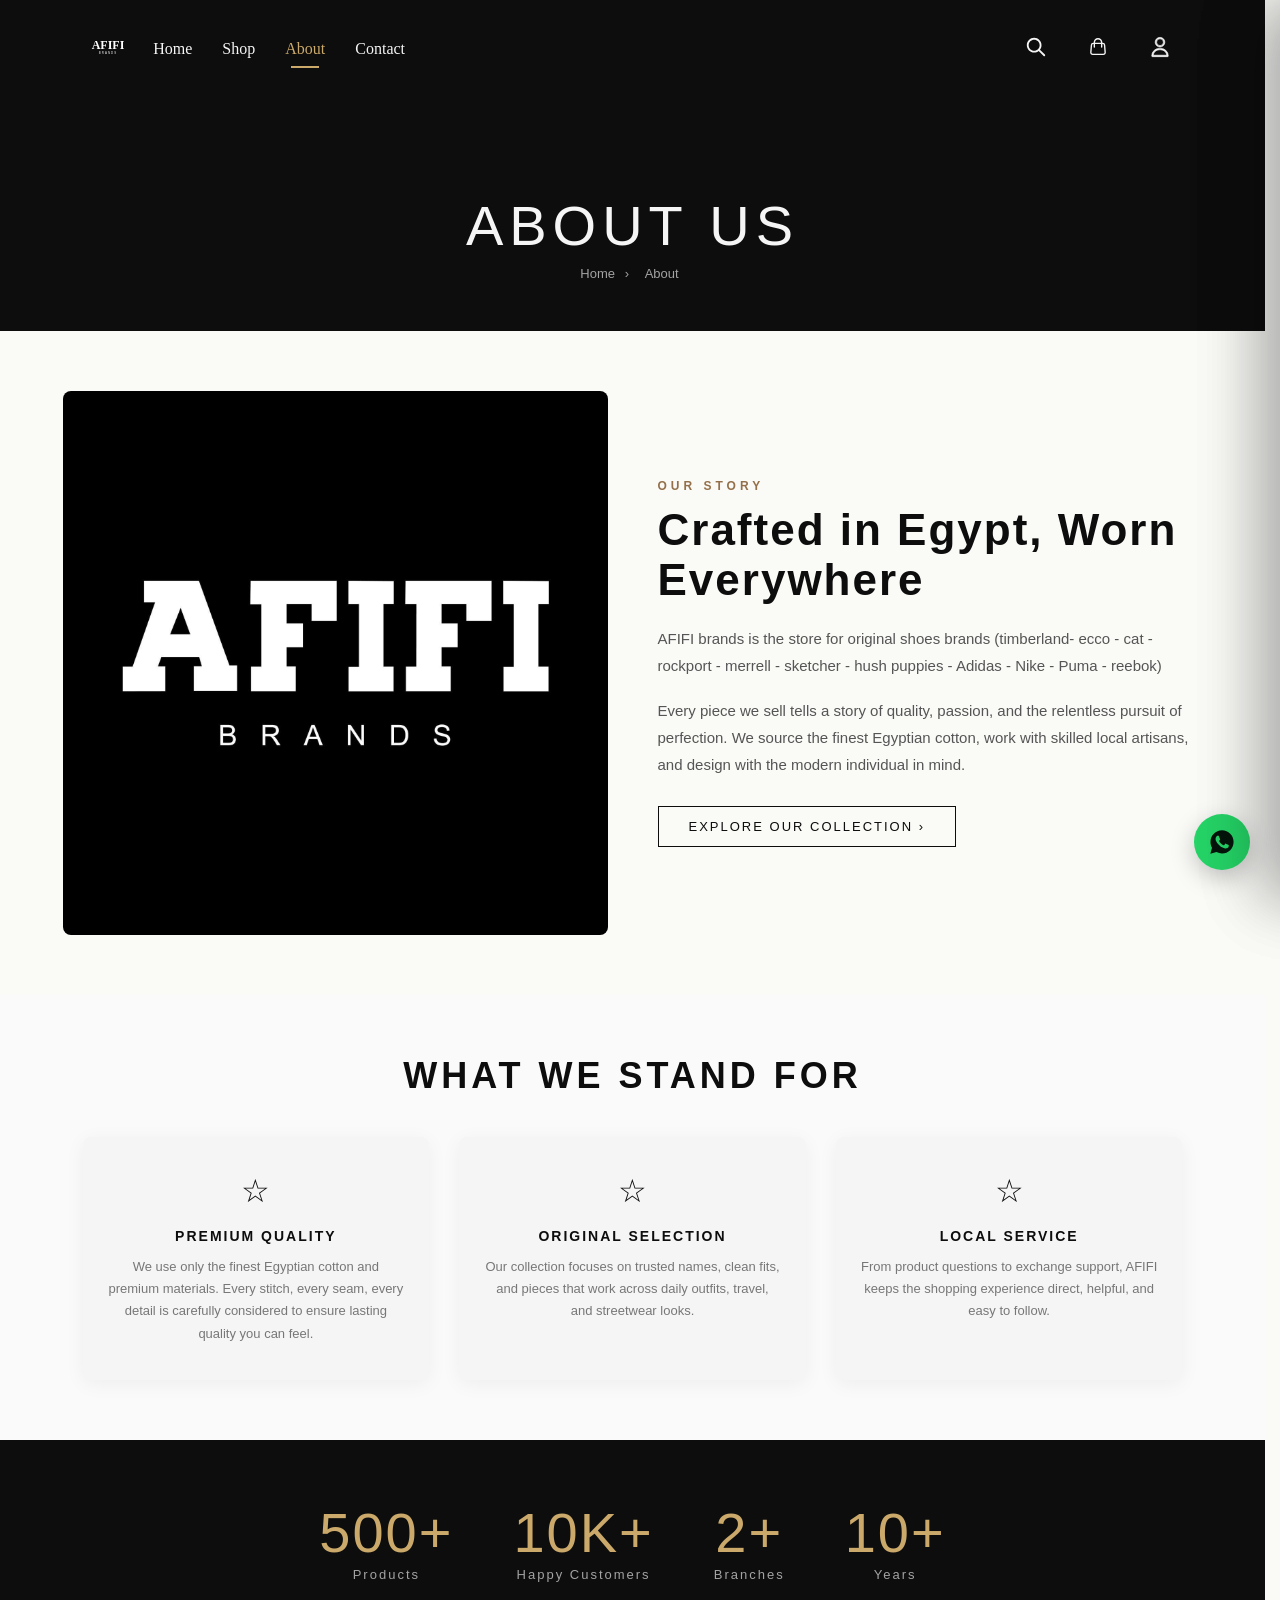
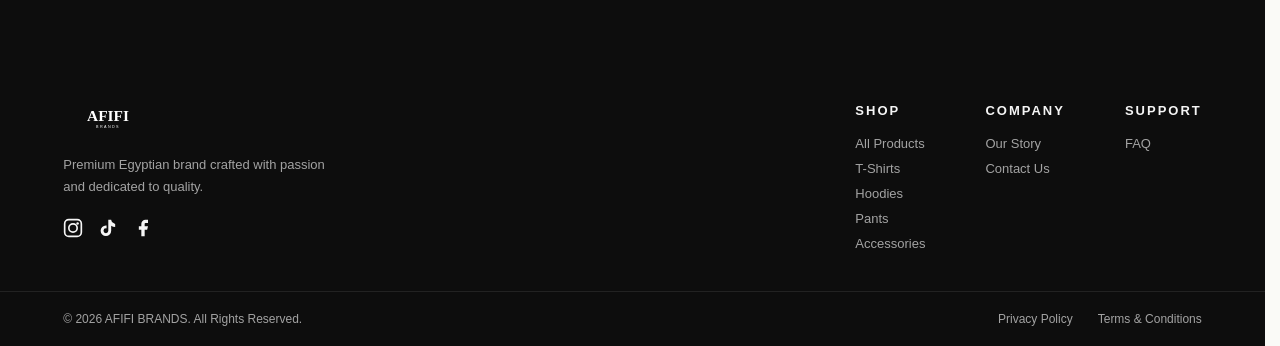
==== about.html @ f8538f4c "Improve storefront accessibility semantics" ====
<!DOCTYPE html>
<html lang="en">
<head>
    <meta charset="UTF-8">
    <meta name="viewport" content="width=device-width, initial-scale=1.0">
    <meta http-equiv="X-UA-Compatible" content="ie=edge">
    <link rel="icon" href="favicon.ico" sizes="any">
    <link rel="icon" type="image/png" sizes="32x32" href="images/favicon/favicon-32x32.png">
    <link rel="icon" type="image/png" sizes="16x16" href="images/favicon/favicon-16x16.png">
    <link rel="apple-touch-icon" sizes="180x180" href="images/favicon/apple-touch-icon.png">
    <link rel="manifest" href="images/favicon/site.webmanifest">
    <meta name="theme-color" content="#0D0D0D">
    <link rel="preload" href="fonts/bebas-neue-latin.woff2" as="font" type="font/woff2" crossorigin>
    <link rel="stylesheet" href="brand.css?v=1.40">
    <title>AFIFI | ABOUT US</title>
    <meta name="description" content="Learn about AFIFI - a premium Egyptian clothing brand blending street style with quality craftsmanship.">
</head>
<body>

<nav class="navbar navbar-solid">
    <a href="index.html" aria-label="AFIFI home"><img src="images/AFIFI_BRANDS_VECTOR.svg" alt=""></a>
    <button class="hamburger" id="hamburger" aria-label="Menu">
        <span></span><span></span><span></span>
    </button>
    <div class="nav-menu" id="navMenu">
        <div class="sections">
            <a href="index.html">Home</a>
            <a href="shop.html">Shop</a>
            <a href="about.html" class="active">About</a>
            <a href="contact.html">Contact</a>
        </div>
        <div class="icons">
            <a href="#" aria-label="Search"><img src="images/search icon.svg" alt=""></a>
            <a href="#" aria-label="Cart"><img src="images/cart.svg" alt=""></a>
            <a href="#" aria-label="Profile"><img src="images/profile.svg" alt=""></a>
        </div>
    </div>
</nav>

<main id="main-content">

<!--PAGE HEADER-->
<section class="page-header">
    <h1>ABOUT US</h1>
    <div class="breadcrumbs">
        <a href="index.html">Home</a> <span>&rsaquo;</span> <span>About</span>
    </div>
</section>

<!--BRAND STORY-->
<section class="brand-story">
    <div class="story-image">
        <img src="images/Brand-logo.jpg" alt="Our Story">
    </div>
    <div class="story-text">
        <span class="section-label">OUR STORY</span>
        <h2>Crafted in Egypt, Worn Everywhere</h2>
        <p>AFIFI brands is the store for original shoes brands (timberland- ecco - cat - rockport - merrell - sketcher -
            hush puppies - Adidas - Nike - Puma - reebok) </p>
        <p>Every piece we sell tells a story of quality, passion, and the relentless pursuit of perfection. We source
            the finest Egyptian cotton, work with skilled local artisans, and design with the modern individual in
            mind.</p>
        <a href="shop.html" class="story-btn">EXPLORE OUR COLLECTION &rsaquo;</a>
    </div>
</section>

<!--VALUES-->
<section class="values-section">
    <h2>WHAT WE STAND FOR</h2>
    <div class="values-grid">
        <div class="value-card">
            <div class="value-icon">&star;</div>
            <h3>PREMIUM QUALITY</h3>
            <p>We use only the finest Egyptian cotton and premium materials. Every stitch, every seam, every detail is
                carefully considered to ensure lasting quality you can feel.</p>
        </div>
        <div class="value-card">
            <div class="value-icon">&star;</div>
            <h3>ORIGINAL SELECTION</h3>
            <p>Our collection focuses on trusted names, clean fits, and pieces that work across daily outfits, travel,
                and streetwear looks.</p>
        </div>
        <div class="value-card">
            <div class="value-icon">&star;</div>
            <h3>LOCAL SERVICE</h3>
            <p>From product questions to exchange support, AFIFI keeps the shopping experience direct, helpful, and easy
                to follow.</p>
        </div>
    </div>
</section>

<!--STATS-->
<section class="stats-section">
    <div class="stat-item">
        <span class="stat-number">500+</span>
        <span class="stat-label">Products</span>
    </div>
    <div class="stat-item">
        <span class="stat-number">10K+</span>
        <span class="stat-label">Happy Customers</span>
    </div>
    <div class="stat-item">
        <span class="stat-number">2+</span>
        <span class="stat-label">Branches</span>
    </div>
    <div class="stat-item">
        <span class="stat-number">10+</span>
        <span class="stat-label">Years</span>
    </div>
</section>

<!--FOOTER-->
</main>

<footer class="site-footer">
    <div class="footer-main">
        <div class="footer-brand">
            <img src="images/AFIFI_BRANDS_VECTOR.svg" alt="AFIFI Logo" class="footer-logo">
            <p>Premium Egyptian brand crafted with passion and dedicated to quality.</p>
            <div class="social-icons">
                <a href="https://www.instagram.com/afifi_15may?utm_source=ig_web_button_share_sheet&igsh=ZDNlZDc0MzIxNw=="
                   aria-label="Instagram" target="_blank">
                    <svg width="20" height="20" viewBox="0 0 24 24" fill="none" stroke="currentColor" stroke-width="2">
                        <rect x="2" y="2" width="20" height="20" rx="5"/>
                        <circle cx="12" cy="12" r="5"/>
                        <circle cx="17.5" cy="6.5" r="1.5" fill="currentColor" stroke="none"/>
                    </svg>
                </a>
                <a href="https://www.tiktok.com/@afifi9087?is_from_webapp=1&sender_device=pc" aria-label="TikTok"
                   target="_blank">
                    <svg width="20" height="20" viewBox="0 0 24 24" fill="currentColor">
                        <path d="M19.59 6.69a4.83 4.83 0 01-3.77-4.25V2h-3.45v13.67a2.89 2.89 0 01-2.88 2.5 2.89 2.89 0 01-2.89-2.89 2.89 2.89 0 012.89-2.89c.28 0 .54.04.79.1V9.01a6.27 6.27 0 00-.79-.05 6.34 6.34 0 00-6.34 6.34 6.34 6.34 0 006.34 6.34 6.34 6.34 0 006.34-6.34V9.17a8.16 8.16 0 004.76 1.52v-3.4a4.85 4.85 0 01-1-.6z"/>
                    </svg>
                </a>
                <a href="https://www.facebook.com/Afifibrands" aria-label="Facebook" target="_blank">
                    <svg width="20" height="20" viewBox="0 0 24 24" fill="currentColor">
                        <path d="M18 2h-3a5 5 0 00-5 5v3H7v4h3v8h4v-8h3l1-4h-4V7a1 1 0 011-1h3z"/>
                    </svg>
                </a>
            </div>
        </div>
        <div class="footer-links">
            <div class="footer-col"><h3>SHOP</h3><a href="shop.html">All Products</a><a href="#">T-Shirts</a><a
                    href="#">Hoodies</a><a href="#">Pants</a><a href="#">Accessories</a></div>
            <div class="footer-col"><h3>COMPANY</h3><a href="about.html">Our
                Story</a><a href="contact.html">Contact Us</a></div>
            <div class="footer-col"><h3>SUPPORT</h3><a href="support.html">FAQ</a></div>
        </div>
    </div>
    <div class="footer-bottom">
        <p>&copy; 2026 AFIFI BRANDS. All Rights Reserved.</p>
        <div class="footer-bottom-links"><a href="support.html#privacy">Privacy Policy</a><a href="support.html#terms">Terms & Conditions</a></div>
    </div>
</footer>

<!--
  API base URL (production / split deployment only):
  Uncomment and set before brand.js when the Laravel API is NOT on the same origin as this site.
  Required for static hosts such as GitHub Pages. Local dev (localhost, 127.0.0.1, file://)
  automatically uses http://127.0.0.1:8000/api — do not set this override locally.
  Example:
  <script>window.AFIFI_API_BASE_URL = 'https://api.yourdomain.com/api';</script>
-->
<script src="brand.js?v=1.33"></script>

</body>
</html>
---- brand.css ----
/* ========== SELF-HOSTED FONTS (SIL Open Font License) ========== */
/* font-display: optional — no visible swap; metric fallbacks fill slow loads */

@font-face {
    font-family: 'Bebas Neue';
    font-style: normal;
    font-weight: 400;
    font-display: optional;
    src: url('fonts/bebas-neue-latin.woff2') format('woff2');
    unicode-range: U+0000-00FF, U+0131, U+0152-0153, U+02BB-02BC, U+02C6, U+02DA, U+02DC, U+0304, U+0308, U+0329, U+2000-206F, U+20AC, U+2122, U+2191, U+2193, U+2212, U+2215, U+FEFF, U+FFFD;
}

@font-face {
    font-family: 'Montserrat';
    font-style: normal;
    font-weight: 500;
    font-display: optional;
    src: url('fonts/montserrat-500-latin.woff2') format('woff2');
    unicode-range: U+0000-00FF, U+0131, U+0152-0153, U+02BB-02BC, U+02C6, U+02DA, U+02DC, U+0304, U+0308, U+0329, U+2000-206F, U+20AC, U+2122, U+2191, U+2193, U+2212, U+2215, U+FEFF, U+FFFD;
}

@font-face {
    font-family: 'Montserrat';
    font-style: normal;
    font-weight: 600;
    font-display: optional;
    src: url('fonts/montserrat-600-latin.woff2') format('woff2');
    unicode-range: U+0000-00FF, U+0131, U+0152-0153, U+02BB-02BC, U+02C6, U+02DA, U+02DC, U+0304, U+0308, U+0329, U+2000-206F, U+20AC, U+2122, U+2191, U+2193, U+2212, U+2215, U+FEFF, U+FFFD;
}

@font-face {
    font-family: 'Montserrat';
    font-style: normal;
    font-weight: 700;
    font-display: optional;
    src: url('fonts/montserrat-700-latin.woff2') format('woff2');
    unicode-range: U+0000-00FF, U+0131, U+0152-0153, U+02BB-02BC, U+02C6, U+02DA, U+02DC, U+0304, U+0308, U+0329, U+2000-206F, U+20AC, U+2122, U+2191, U+2193, U+2212, U+2215, U+FEFF, U+FFFD;
}

@font-face {
    font-family: 'Poppins';
    font-style: normal;
    font-weight: 300;
    font-display: optional;
    src: url('fonts/poppins-300-latin.woff2') format('woff2');
    unicode-range: U+0000-00FF, U+0131, U+0152-0153, U+02BB-02BC, U+02C6, U+02DA, U+02DC, U+0304, U+0308, U+0329, U+2000-206F, U+20AC, U+2122, U+2191, U+2193, U+2212, U+2215, U+FEFF, U+FFFD;
}

@font-face {
    font-family: 'Poppins';
    font-style: normal;
    font-weight: 400;
    font-display: optional;
    src: url('fonts/poppins-400-latin.woff2') format('woff2');
    unicode-range: U+0000-00FF, U+0131, U+0152-0153, U+02BB-02BC, U+02C6, U+02DA, U+02DC, U+0304, U+0308, U+0329, U+2000-206F, U+20AC, U+2122, U+2191, U+2193, U+2212, U+2215, U+FEFF, U+FFFD;
}

@font-face {
    font-family: 'Poppins';
    font-style: normal;
    font-weight: 500;
    font-display: optional;
    src: url('fonts/poppins-500-latin.woff2') format('woff2');
    unicode-range: U+0000-00FF, U+0131, U+0152-0153, U+02BB-02BC, U+02C6, U+02DA, U+02DC, U+0304, U+0308, U+0329, U+2000-206F, U+20AC, U+2122, U+2191, U+2193, U+2212, U+2215, U+FEFF, U+FFFD;
}

@font-face {
    font-family: 'Poppins';
    font-style: normal;
    font-weight: 600;
    font-display: optional;
    src: url('fonts/poppins-600-latin.woff2') format('woff2');
    unicode-range: U+0000-00FF, U+0131, U+0152-0153, U+02BB-02BC, U+02C6, U+02DA, U+02DC, U+0304, U+0308, U+0329, U+2000-206F, U+20AC, U+2122, U+2191, U+2193, U+2212, U+2215, U+FEFF, U+FFFD;
}

@font-face {
    font-family: 'Poppins';
    font-style: normal;
    font-weight: 700;
    font-display: optional;
    src: url('fonts/poppins-700-latin.woff2') format('woff2');
    unicode-range: U+0000-00FF, U+0131, U+0152-0153, U+02BB-02BC, U+02C6, U+02DA, U+02DC, U+0304, U+0308, U+0329, U+2000-206F, U+20AC, U+2122, U+2191, U+2193, U+2212, U+2215, U+FEFF, U+FFFD;
}

:root {
    --black: #0D0D0D;
    --gold: #CBA96A;
    --gold-text: #94704A;
    --grey: #A3A3A3;
    --white : #F5F5F5;
    --paper: #FAFAF7;
    --line: #E8E2D8;
    --radius : 8px;
    --transform: translateY(-8px);

    /* Fonts — fallback faces use size-adjust metrics defined below */
    --font-heading: 'Bebas Neue', 'Bebas Neue Fallback', sans-serif;
    --font-body: 'Poppins', sans-serif;
    --font-accent: 'Montserrat', 'Montserrat Fallback', sans-serif;

    /* Spacing */
    --padding-page: 5%;
    --padding-section: 60px;
    --padding-element: 20px;
    --padding-btn: 14px 45px;
    --margin-section: 80px;
    --margin-element: 20px;
    --gap-large: 30px;
    --gap-medium: 20px;
    --gap-small: 10px;
}

html {
    scrollbar-gutter: stable;
}

/* Metric-matched fallbacks prevent hero CLS during webfont swap */
@font-face {
    font-family: 'Bebas Neue Fallback';
    font-style: normal;
    font-weight: 400;
    src: local('Arial Narrow'), local('Arial');
    size-adjust: 84%;
    ascent-override: 94%;
    descent-override: 22%;
    line-gap-override: 0%;
}

@font-face {
    font-family: 'Montserrat Fallback';
    font-style: normal;
    font-weight: 500 700;
    src: local('Arial');
    size-adjust: 97%;
    ascent-override: 95%;
    descent-override: 22%;
    line-gap-override: 0%;
}

html body {
    margin: 0;
    padding: 0;
    width: 100%;
    height: 100%;
    background: var(--paper);
    color: var(--black);
}

.navbar {
    display: flex;
    flex-direction: row;
    justify-content: space-between;
    align-items: center;
    background: linear-gradient(to bottom, rgba(0,0,0,0.7), transparent);
    position: fixed;
    top: 0;
    left: 0;
    width: 100%;
    z-index: 50;
    padding: 10px var(--padding-page);
    box-sizing: border-box;
}

.navbar img {
    padding: 2px 10px;
    width: 70px;
    height: 70px;
}
.navbar a {
    text-decoration: none;
    color: var(--white);
    cursor: pointer;
}

.sections a {
    position: relative;
    padding: 10px 0;
}

.sections a::after {
    content: '';
    position: absolute;
    bottom: 0;
    left: 50%;
    transform: translateX(-50%);
    width: 0;
    height: 2px;
    background-color: var(--gold);
    transition: width 0.3s ease;
}

.sections a:hover::after {
    width: 70%;
}
.sections {
    display: flex;
    flex-wrap: wrap;
    justify-content: center;
    align-items: center;
    gap: 30px;
}


.icons {
    display: flex;
    align-items: center;
    gap: 20px;
    padding-right: 2%;
}

.icons a {
    position: relative;
}

.icons img,
.icons svg {
    width: 22px;
    height: 22px;
    transition: transform 0.25s ease, opacity 0.25s ease;
}

.icons a:hover img,
.icons a:hover svg {
    opacity: 0.75;
    transform: translateY(-2px);
}

.wishlist-icon-link svg {
    transition: stroke 0.3s ease, fill 0.3s ease;
}

.wishlist-icon-link.has-items svg {
    stroke: var(--gold);
    fill: var(--gold);
}

/* Nav icon count badges (cart / wishlist) */
.nav-badge {
    position: absolute;
    top: -6px;
    right: -9px;
    min-width: 16px;
    height: 16px;
    padding: 0 4px;
    border-radius: 999px;
    background: var(--gold);
    color: var(--black);
    font-family: var(--font-accent), sans-serif;
    font-size: 10px;
    font-weight: 700;
    line-height: 16px;
    text-align: center;
    box-shadow: 0 2px 6px rgba(0,0,0,0.3);
    display: none;
}

.nav-badge.show {
    display: block;
}

/* Hamburger Button */
.hamburger {
    display: none;
    flex-direction: column;
    justify-content: center;
    gap: 5px;
    background: none;
    border: none;
    cursor: pointer;
    padding: 8px;
    z-index: 11;
}

.hamburger span {
    display: block;
    width: 22px;
    height: 2px;
    background: var(--white);
    transition: all 0.3s ease;
}

.hamburger.active span:nth-child(1) {
    transform: rotate(45deg) translate(5px, 5px);
}

.hamburger.active span:nth-child(2) {
    opacity: 0;
}

.hamburger.active span:nth-child(3) {
    transform: rotate(-45deg) translate(5px, -5px);
}

/* Nav Menu (Desktop: flex row, Mobile: hidden) */
.nav-menu {
    display: flex;
    align-items: center;
    gap: 0;
    flex: 1;
    justify-content: space-between;
}

/* ========== HERO SECTION ========== */

.hero {
    position: relative;
    width: 100%;
    min-height: 720px;
    height: 100vh;
    overflow: hidden;
}

.hero-slides {
    position: absolute;
    top: 0;
    left: 0;
    width: 100%;
    height: 100%;
}

.hero-slides picture {
    position: absolute;
    inset: 0;
    width: 100%;
    height: 100%;
    display: block;
}

.slide {
    position: absolute;
    top: 0;
    left: 0;
    width: 100%;
    height: 100%;
    object-fit: cover;
    object-position: center top;
    opacity: 0;
    transition: opacity 1s ease;
}

.slide.active {
    opacity: 1;
}

.hero-overlay {
    position: absolute;
    top: 0;
    left: 0;
    width: 100%;
    height: 100%;
    background: linear-gradient(90deg, rgba(0,0,0,0.78), rgba(0,0,0,0.38) 45%, rgba(0,0,0,0.18));
    z-index: 1;
}

.hero-content {
    position: absolute;
    top: 52%;
    left: var(--padding-page);
    transform: translateY(-50%);
    z-index: 2;
    text-align: left;
    color: var(--white);
}

.hero-content h1 {
    font-family: var(--font-heading);
    font-size: clamp(72px, 13vw, 168px);
    font-weight: 400;
    letter-spacing: 0;
    margin-bottom: 10px;
    line-height: 0.85;
    min-block-size: calc(clamp(72px, 13vw, 168px) * 0.85);
}

.hero-content p {
    font-family: var(--font-accent);
    font-size: clamp(14px, 2vw, 20px);
    font-weight: 500;
    letter-spacing: 3px;
    margin-bottom: 35px;
    color: var(--white);
    text-transform: uppercase;
    min-block-size: clamp(14px, 2vw, 20px);
}

.hero-kicker {
    display: inline-flex;
    margin-bottom: 14px;
    font-family: var(--font-accent), sans-serif;
    font-size: 12px;
    letter-spacing: 3px;
    text-transform: uppercase;
    color: var(--gold);
}

.hero-actions {
    display: flex;
    align-items: center;
    gap: 20px;
    flex-wrap: wrap;
    min-block-size: 46px;
}

.hero-btn {
    display: inline-block;
    padding: 14px 45px;
    background: transparent;
    border: 2px solid var(--gold);
    color: var(--gold);
    font-family: var(--font-accent);
    font-size: 14px;
    font-weight: 500;
    letter-spacing: 3px;
    cursor: pointer;
    transition: all 0.3s ease;
    text-decoration: none;
    box-sizing: border-box;
}

.hero-btn:hover {
    background: var(--gold);
    color: var(--black);
}

.hero-link {
    font-family: var(--font-accent);
    font-size: 13px;
    font-weight: 500;
    color: var(--white);
    letter-spacing: 2px;
    text-decoration: none;
    border-bottom: 1px solid rgba(245,245,245,0.5);
    padding-bottom: 4px;
    transition: color 0.3s ease, border-color 0.3s ease;
    box-sizing: border-box;
}

.hero-link:hover {
    color: var(--gold);
    border-color: var(--gold);
}

/* ========== TRUST STRIP ========== */

.trust-strip {
    display: grid;
    grid-template-columns: repeat(3, 1fr);
    gap: 1px;
    background: var(--line);
    margin: 0 var(--padding-page);
    transform: translateY(-42px);
    position: relative;
    z-index: 3;
    border: 1px solid var(--line);
    border-radius: var(--radius);
    overflow: hidden;
    box-shadow: 0 20px 50px rgba(0,0,0,0.08);
}

.trust-item {
    background: var(--white);
    padding: 24px;
}

.trust-item span {
    display: block;
    font-family: var(--font-heading), sans-serif;
    font-size: 28px;
    color: var(--gold);
    margin-bottom: 8px;
}

.trust-item strong {
    display: block;
    font-family: var(--font-accent), sans-serif;
    font-size: 13px;
    letter-spacing: 2px;
    text-transform: uppercase;
    margin-bottom: 8px;
}

.trust-item p {
    font-family: var(--font-body), sans-serif;
    font-size: 13px;
    line-height: 1.7;
    color: #666;
    margin: 0;
}

/* ========== CATEGORIES SECTION ========== */

.categories {
    display: flex;
    gap: var(--gap-medium);
    padding: 18px var(--padding-page) var(--padding-section);
    box-sizing: border-box;
}

.category-card {
    position: relative;
    flex: 1;
    overflow: hidden;
    border-radius: var(--radius);
    text-decoration: none;
    display: block;
    height: 380px;
    box-shadow: 0 18px 45px rgba(0,0,0,0.08);
}

.category-card img {
    width: 100%;
    height: 100%;
    object-fit: cover;
    transition: transform 0.5s ease;
}

.category-card:hover img {
    transform: scale(1.08);
}

.category-overlay {
    position: absolute;
    bottom: 0;
    left: 0;
    width: 100%;
    padding: var(--padding-element);
    box-sizing: border-box;
    background: linear-gradient(to top, rgba(0,0,0,0.78), transparent);
}

.category-overlay h2 {
    font-family: var(--font-heading), sans-serif;
    font-size: clamp(24px, 3vw, 40px);
    color: var(--white);
    margin: 0 0 5px 0;
    letter-spacing: 3px;
}

.category-overlay span {
    font-family: var(--font-accent), sans-serif;
    font-size: 12px;
    color: var(--white);
    letter-spacing: 2px;
    border-bottom: 1px solid var(--gold);
    padding-bottom: 2px;
}

/* ========== NEW ARRIVALS SECTION ========== */

.new-arrivals {
    padding: 0 var(--padding-page) var(--padding-section);
}

.arrivals-header {
    display: flex;
    justify-content: space-between;
    align-items: center;
    margin-bottom: var(--gap-large);
    gap: 20px;
}

.arrivals-header h2 {
    font-family: var(--font-heading);
    font-size: clamp(24px, 3vw, 36px);
    font-weight: 400;
    letter-spacing: 4px;
    line-height: 1;
    min-block-size: clamp(24px, 3vw, 36px);
    margin: 0;
    color: var(--black);
}

.view-all {
    font-family: var(--font-accent), sans-serif;
    font-size: 13px;
    text-decoration: none;
    color: var(--black);
    letter-spacing: 2px;
    border-bottom: 1px solid var(--black);
    padding-bottom: 2px;
    transition: color 0.3s ease;
}

.view-all:hover {
    color: var(--gold);
    border-color: var(--gold);
}

.products-grid {
    display: grid;
    grid-template-columns: repeat(auto-fill, minmax(210px, 1fr));
    gap: var(--gap-large);
}

.products-grid.is-loading .home-products-error,
.products-grid.is-loading .home-products-empty,
.carousel-track.is-loading .home-products-error,
.carousel-track.is-loading .home-products-empty {
    display: none !important;
}

.products-grid.is-loading .product-card,
.carousel-track.is-loading .product-card {
    display: none !important;
}

/* Section-level homepage loading — stable alternative to per-card skeletons */
.home-section-loading {
    grid-column: 1 / -1;
    display: flex;
    flex-direction: column;
    align-items: center;
    justify-content: center;
    gap: 14px;
    padding: 48px 24px;
    min-height: 200px;
    box-sizing: border-box;
}

.home-section-loading[hidden],
.products-grid:not(.is-loading) > .home-section-loading,
.carousel-track:not(.is-loading) > .home-section-loading,
.carousel-track.has-home-panel > .home-section-loading {
    display: none !important;
}

.carousel-track .home-section-loading {
    flex: 0 0 100%;
    min-width: 100%;
    width: 100%;
    scroll-snap-align: start;
}

.home-section-loading-spinner {
    width: 36px;
    height: 36px;
    border: 2px solid #ece8e1;
    border-top-color: var(--gold);
    border-radius: 50%;
    animation: home-section-spin 0.8s linear infinite;
}

.home-section-loading-text {
    font-family: var(--font-body), sans-serif;
    font-size: 13px;
    color: #6B6B6B;
    margin: 0;
}

@keyframes home-section-spin {
    to { transform: rotate(360deg); }
}

@media (prefers-reduced-motion: reduce) {
    .home-section-loading-spinner {
        animation: none;
        border-top-color: var(--gold);
    }
}

.products-grid .home-products-empty,
.products-grid .home-products-error {
    grid-column: 1 / -1;
}

.home-products-empty,
.home-products-error {
    text-align: center;
    padding: 48px 24px;
    border-radius: var(--radius);
    background: #fff;
}

.home-products-empty {
    border: 1px dashed var(--line);
}

.home-products-error {
    border: 1px dashed #e0b4b4;
    background: #fff8f8;
}

.home-products-empty-title,
.home-products-error-title {
    font-family: var(--font-heading);
    font-size: clamp(20px, 2.5vw, 28px);
    font-weight: 400;
    letter-spacing: 2px;
    line-height: 1;
    min-block-size: clamp(20px, 2.5vw, 28px);
    margin: 0 0 8px 0;
    color: var(--black);
}

.home-products-empty-text,
.home-products-error-text {
    font-family: var(--font-body), sans-serif;
    font-size: 14px;
    color: #6B6B6B;
    margin: 0 0 20px 0;
}

.home-products-error-text {
    color: #8a4a4a;
}

.home-products-retry {
    padding: 12px 32px;
    background: #7a2e2e;
    color: var(--white);
    border: none;
    border-radius: 6px;
    font-family: var(--font-accent), sans-serif;
    font-size: 13px;
    letter-spacing: 2px;
    cursor: pointer;
    transition: background 0.3s ease, color 0.3s ease;
}

.home-products-retry:hover:not(:disabled) {
    background: var(--gold);
    color: var(--black);
}

.home-products-retry:disabled {
    opacity: 0.72;
    cursor: wait;
}

.carousel-track .home-products-empty,
.carousel-track .home-products-error {
    flex: 0 0 100%;
    min-width: 100%;
    scroll-snap-align: start;
    box-sizing: border-box;
}

.carousel-track.has-home-panel,
.best-sellers.has-home-panel .carousel-track {
    display: block;
    overflow: visible;
    width: 100%;
}

.carousel-track.has-home-panel .home-products-empty,
.carousel-track.has-home-panel .home-products-error,
.best-sellers.has-home-panel .carousel-track .home-products-empty,
.best-sellers.has-home-panel .carousel-track .home-products-error {
    flex: unset;
    min-width: 0;
    width: 100%;
    max-width: 100%;
}

.best-sellers.has-home-panel .carousel-wrapper.is-loading .carousel-arrow,
.best-sellers.has-home-panel .carousel-wrapper:has(.carousel-track.is-loading) .carousel-arrow {
    visibility: hidden;
    pointer-events: none;
}

/* Homepage product skeletons — shared New Arrivals grid + Best Sellers carousel */
.new-arrivals .shop-skeleton-card {
    display: flex;
    flex-direction: column;
    gap: 0;
    min-width: 0;
    width: 100%;
    box-sizing: border-box;
}

.best-sellers .shop-skeleton-card {
    display: flex;
    flex-direction: column;
    gap: 0;
    min-width: 0;
    box-sizing: border-box;
}

.new-arrivals .shop-skeleton-img,
.best-sellers .shop-skeleton-img {
    width: 100%;
    aspect-ratio: 3 / 4;
    border-radius: var(--radius);
    border: 1px solid var(--line);
    box-sizing: border-box;
    background: linear-gradient(90deg, #ece8e1 25%, #f6f3ee 50%, #ece8e1 75%);
    background-color: #f6f3ee;
    background-size: 200% 100%;
    animation: product-skeleton-shimmer 1.4s ease-in-out infinite;
}

.new-arrivals .shop-skeleton-line,
.best-sellers .shop-skeleton-line {
    margin: 12px 4px 0;
    height: 13px;
    width: 72%;
    border-radius: 4px;
    background: linear-gradient(90deg, #ece8e1 25%, #f6f3ee 50%, #ece8e1 75%);
    background-size: 200% 100%;
    animation: product-skeleton-shimmer 1.4s ease-in-out infinite;
}

.new-arrivals .shop-skeleton-line.short,
.best-sellers .shop-skeleton-line.short {
    margin-top: 6px;
    width: 42%;
    height: 13px;
}

.carousel-track .shop-skeleton-card {
    flex: 0 0 180px;
    width: 180px;
    min-width: 180px;
    flex-shrink: 0;
    scroll-snap-align: start;
}

.product-card {
    cursor: pointer;
    min-width: 0;
}

.product-img {
    position: relative;
    overflow: hidden;
    border-radius: var(--radius);
    background: linear-gradient(135deg, #f6f3ee, #e9e4dc);
    aspect-ratio: 3 / 4;
    border: 1px solid var(--line);
}

.product-img img {
    width: 100%;
    height: 100%;
    object-fit: cover;
    transition: transform 0.4s ease;
}

.product-img a {
    display: block;
    width: 100%;
    height: 100%;
}

.product-card:hover .product-img img {
    transform: scale(1.05);
}

.wishlist {
    position: absolute;
    top: 12px;
    right: 12px;
    background: rgba(245,245,245,0.94);
    border: none;
    width: 34px;
    height: 34px;
    border-radius: 50%;
    font-size: 15px;
    cursor: pointer;
    display: flex;
    align-items: center;
    justify-content: center;
    color: var(--black);
    opacity: 1;
    transition: color 0.3s ease, opacity 0.3s ease, transform 0.3s ease;
    box-shadow: 0 2px 8px rgba(0,0,0,0.15);
}

.product-card:hover .wishlist {
    opacity: 1;
}

.wishlist:hover {
    transform: scale(1.15);
    color: var(--gold);
}

.wishlist.active {
    color: var(--gold);
    opacity: 1;
}

.product-badge {
    position: absolute;
    left: 12px;
    top: 12px;
    z-index: 2;
    background: var(--black);
    color: var(--white);
    border-radius: 999px;
    padding: 6px 10px;
    font-family: var(--font-accent), sans-serif;
    font-size: 10px;
    font-weight: 700;
    letter-spacing: 1.4px;
}

.product-badge-sold-out {
    background: #7a2e2e;
}

.product-card--sold-out .product-img img {
    opacity: 0.55;
}

.product-stock-status {
    margin: 8px 0 14px;
    font-size: 0.88rem;
    font-weight: 600;
    letter-spacing: 0.04em;
}

.product-stock-status.is-sold-out {
    color: #a33;
}

.product-stock-status.is-low-stock {
    color: #8a6a1a;
}

.whatsapp-order.is-disabled {
    pointer-events: none;
    opacity: 0.45;
    cursor: not-allowed;
}

.add-to-cart:disabled {
    opacity: 0.55;
    cursor: not-allowed;
}

.qty-btn:disabled {
    opacity: 0.45;
    cursor: not-allowed;
}

.product-info {
    padding: 12px 4px;
}

.product-info h4 {
    font-family: var(--font-accent), sans-serif;
    font-size: 13px;
    font-weight: 600;
    letter-spacing: 1px;
    margin: 0 0 6px 0;
    color: var(--black);
}

.product-info h4 a {
    color: inherit;
    text-decoration: none;
    transition: color 0.3s ease;
}

.product-info h4 a:hover {
    color: var(--gold);
}

.product-info p {
    font-family: var(--font-body), sans-serif;
    font-size: 13px;
    margin: 0;
    color: #555;
}

/* ========== PREMIUM BANNER ========== */

.premium-banner {
    margin: 0 var(--padding-page) var(--padding-section);
    background: linear-gradient(135deg, #111, #28231B);
    border-radius: var(--radius);
    overflow: hidden;
    position: relative;
}

.premium-banner::before {
    content: '';
    position: absolute;
    top: 0;
    left: 0;
    width: 100%;
    height: 100%;
    background: rgba(13, 13, 13, 0.6);
}

.banner-content {
    position: relative;
    z-index: 1;
    display: flex;
    justify-content: space-between;
    align-items: center;
    padding: 54px var(--padding-section);
    flex-wrap: wrap;
    gap: var(--gap-large);
}

/* ========== FEATURED DROP ========== */

.featured-drop {
    display: grid;
    grid-template-columns: minmax(0, 0.85fr) minmax(0, 1.15fr);
    gap: 40px;
    align-items: center;
    padding: var(--padding-section) var(--padding-page);
}

.drop-copy h2 {
    font-family: var(--font-heading), sans-serif;
    font-size: clamp(34px, 5vw, 64px);
    line-height: 0.95;
    letter-spacing: 0;
    margin: 0 0 18px 0;
    color: var(--black);
}

.drop-copy p {
    max-width: 460px;
    font-family: var(--font-body), sans-serif;
    font-size: 15px;
    line-height: 1.8;
    color: #555;
    margin: 0 0 24px 0;
}

.drop-media {
    min-height: 420px;
    border-radius: var(--radius);
    overflow: hidden;
    border: 1px solid var(--line);
    box-shadow: 0 20px 50px rgba(0,0,0,0.1);
}

.drop-media picture {
    display: block;
    width: 100%;
    height: 100%;
    min-height: 420px;
}

.drop-media img {
    width: 100%;
    height: 100%;
    min-height: 420px;
    object-fit: cover;
    display: block;
}

.banner-text h2 {
    font-family: var(--font-heading), sans-serif;
    font-size: clamp(24px, 4vw, 42px);
    color: var(--white);
    margin: 0 0 5px 0;
    letter-spacing: 3px;
}

.banner-text p {
    font-family: var(--font-accent), sans-serif;
    font-size: clamp(12px, 1.5vw, 16px);
    color: var(--gold);
    letter-spacing: 4px;
    margin: 0;
}

.banner-btn {
    font-family: var(--font-accent), sans-serif;
    font-size: 13px;
    text-decoration: none;
    color: var(--gold);
    letter-spacing: 3px;
    border: 1px solid var(--gold);
    padding: var(--padding-btn);
    border-radius: 4px;
    transition: all 0.3s ease;
}

.banner-btn:hover {
    background: var(--gold);
    color: var(--black);
}

/* ========== BEST SELLERS CAROUSEL ========== */

.best-sellers {
    padding: var(--padding-section) var(--padding-page);
    box-sizing: border-box;
    width: 100%;
    max-width: 100%;
    overflow-x: clip;
}

.best-sellers .arrivals-header {
    width: 100%;
    max-width: 100%;
    box-sizing: border-box;
    min-width: 0;
}

.best-sellers .arrivals-header > div:first-child {
    min-width: 0;
    flex: 1 1 auto;
}

.best-sellers .view-all {
    flex-shrink: 0;
    white-space: nowrap;
}

.best-sellers .carousel-wrapper {
    width: 100%;
    max-width: 100%;
    min-width: 0;
    box-sizing: border-box;
}

.carousel-wrapper {
    position: relative;
    display: flex;
    align-items: center;
    gap: 10px;
}

.best-sellers .carousel-wrapper.is-loading .carousel-arrow,
.best-sellers .carousel-wrapper:has(.carousel-track.is-loading) .carousel-arrow {
    visibility: hidden;
    pointer-events: none;
}

@media (min-width: 769px) {
    .best-sellers .carousel-track.is-loading > .shop-skeleton-card {
        flex: 0 0 180px;
        width: 180px;
        min-width: 180px;
        max-width: 180px;
    }
}

.carousel-track {
    display: flex;
    gap: var(--gap-medium);
    overflow-x: auto;
    scroll-behavior: smooth;
    scrollbar-width: none;
    -ms-overflow-style: none;
    -webkit-overflow-scrolling: touch;
    scroll-snap-type: x mandatory;
    padding: 10px 0;
    flex: 1;
    min-width: 0;
}

.carousel-track::-webkit-scrollbar {
    display: none;
}

.carousel-track .product-card {
    min-width: 180px;
    flex-shrink: 0;
    scroll-snap-align: start;
}

.carousel-track .product-img img {
    object-fit: contain;
    padding: 18px;
    box-sizing: border-box;
}

.carousel-arrow {
    background: var(--white);
    border: 1px solid #ddd;
    width: 42px;
    height: 42px;
    border-radius: 50%;
    font-size: 22px;
    cursor: pointer;
    display: flex;
    align-items: center;
    justify-content: center;
    flex-shrink: 0;
    transition: all 0.3s ease;
    color: var(--black);
}

.carousel-arrow:hover {
    background: var(--black);
    color: var(--white);
    border-color: var(--black);
}

/* ========== FOOTER ========== */

.site-footer {
    background-color: var(--black);
    color: var(--white);
    padding-top: var(--padding-section);
}

.footer-main {
    display: flex;
    justify-content: space-between;
    gap: var(--gap-large);
    padding: 0 var(--padding-page) 40px;
    flex-wrap: wrap;
}

.footer-brand {
    max-width: 280px;
}

.footer-newsletter {
    max-width: 340px;
}

.footer-newsletter h3 {
    font-family: var(--font-accent), sans-serif;
    font-size: 13px;
    font-weight: 700;
    letter-spacing: 2px;
    margin: 0 0 10px 0;
    color: var(--white);
}

.footer-newsletter p {
    font-family: var(--font-body), sans-serif;
    font-size: 13px;
    color: var(--grey);
    line-height: 1.7;
    margin: 0 0 14px 0;
}

.newsletter-form {
    display: flex;
    border: 1px solid #333;
    border-radius: var(--radius);
    overflow: hidden;
    background: #151515;
}

.newsletter-form input {
    min-width: 0;
    flex: 1;
    border: none;
    background: transparent;
    color: var(--white);
    padding: 13px 14px;
    font-family: var(--font-body), sans-serif;
    outline: none;
}

.newsletter-form button {
    border: none;
    background: var(--gold);
    color: var(--black);
    font-family: var(--font-accent), sans-serif;
    font-size: 12px;
    font-weight: 700;
    letter-spacing: 2px;
    padding: 0 18px;
    cursor: pointer;
}

.footer-logo {
    width: 90px;
    height: auto;
    margin-bottom: 15px;
}

.footer-brand p {
    font-family: var(--font-body), sans-serif;
    font-size: 13px;
    color: var(--grey);
    line-height: 1.7;
    margin: 0 0 20px 0;
}

.social-icons {
    display: flex;
    gap: 15px;
}

.social-icons a {
    color: var(--white);
    transition: color 0.3s ease;
}

.social-icons a:hover {
    color: var(--gold);
}

.footer-links {
    display: flex;
    gap: 60px;
    flex-wrap: wrap;
}

.footer-col {
    display: flex;
    flex-direction: column;
    gap: 10px;
}

.footer-col h3 {
    font-family: var(--font-accent), sans-serif;
    font-size: 13px;
    font-weight: 700;
    letter-spacing: 2px;
    margin: 0 0 8px 0;
    color: var(--white);
}

.footer-col a {
    font-family: var(--font-body), sans-serif;
    font-size: 13px;
    color: var(--grey);
    text-decoration: none;
    transition: color 0.3s ease;
}

.footer-col a:hover {
    color: var(--gold);
}

.footer-bottom {
    display: flex;
    justify-content: space-between;
    align-items: center;
    padding: 20px var(--padding-page);
    border-top: 1px solid #222;
    flex-wrap: wrap;
    gap: 10px;
}

.footer-bottom p {
    font-family: var(--font-body), sans-serif;
    font-size: 12px;
    color: var(--grey);
    margin: 0;
}

.footer-bottom-links {
    display: flex;
    gap: 25px;
}

.footer-bottom-links a {
    font-family: var(--font-body), sans-serif;
    font-size: 12px;
    color: var(--grey);
    text-decoration: none;
    transition: color 0.3s ease;
}

.footer-bottom-links a:hover {
    color: var(--gold);
}

/* ========== SOLID NAVBAR (Inner Pages) ========== */

.navbar-solid {
    background: var(--black) !important;
    position: relative;
}

.sections a.active {
    color: var(--gold);
}

.sections a.active::after {
    width: 70%;
}

/* ========== PAGE HEADER ========== */

.page-header {
    background: var(--black);
    padding: 100px var(--padding-page) 50px;
    text-align: center;
}

.page-header h1 {
    font-family: var(--font-heading);
    font-size: clamp(32px, 5vw, 56px);
    font-weight: 400;
    color: var(--white);
    letter-spacing: 6px;
    line-height: 1;
    margin: 0 0 12px 0;
    min-block-size: clamp(32px, 5vw, 56px);
}

.breadcrumbs {
    font-family: var(--font-body), sans-serif;
    font-size: 13px;
    color: var(--grey);
}

.breadcrumbs a { color: var(--grey); text-decoration: none; transition: color 0.3s ease; }
.breadcrumbs a:hover { color: var(--gold); }
.breadcrumbs span { margin: 0 6px; }

.breadcrumbs-section {
    background: var(--black);
    padding: 90px var(--padding-page) 20px;
    font-family: var(--font-body), sans-serif;
    font-size: 13px;
    color: var(--grey);
}

.breadcrumbs-section a { color: var(--grey); text-decoration: none; transition: color 0.3s ease; }
.breadcrumbs-section a:hover { color: var(--gold); }
.breadcrumbs-section span { margin: 0 6px; }

/* ========== SHOP PAGE ========== */

.shop-content {
    display: flex;
    gap: 48px;
    padding: var(--padding-section) var(--padding-page);
    align-items: flex-start;
}

.shop-sidebar {
    width: 240px;
    flex-shrink: 0;
    position: sticky;
    top: 24px;
}

.shop-controls {
    display: flex;
    flex-direction: column;
    gap: 28px;
    padding: 24px 22px;
    background: #fff;
    border: 1px solid var(--line);
    border-radius: var(--radius);
}

.filter-group {
    margin-bottom: 0;
}

.filter-group h2 {
    font-family: var(--font-accent), sans-serif;
    font-size: 11px;
    font-weight: 700;
    letter-spacing: 2px;
    text-transform: uppercase;
    margin: 0 0 12px 0;
    color: var(--black);
}

.filter-btn-list {
    display: flex;
    flex-direction: column;
    gap: 0;
}

.filter-btn {
    display: block;
    width: 100%;
    text-align: left;
    background: none;
    border: none;
    font-family: var(--font-body), sans-serif;
    font-size: 14px;
    padding: 10px 0;
    cursor: pointer;
    color: #555;
    transition: color 0.3s ease;
    border-bottom: 1px solid #eee;
}

.filter-btn:last-child {
    border-bottom: 0;
}

.filter-btn:hover,
.filter-btn.active {
    color: var(--gold);
    font-weight: 500;
}

.filter-btn:focus-visible {
    outline: 2px solid var(--gold);
    outline-offset: 2px;
}

.sort-select {
    width: 100%;
    padding: 11px 12px;
    border: 1px solid #ddd;
    border-radius: 6px;
    font-family: var(--font-body), sans-serif;
    font-size: 13px;
    background: var(--white);
    cursor: pointer;
    outline: none;
    box-sizing: border-box;
}

.sort-select:focus,
.sort-select:focus-visible {
    border-color: var(--gold);
    outline: 2px solid var(--gold);
    outline-offset: 2px;
}

.shop-count {
    margin: 18px 2px 0;
    font-family: var(--font-accent), sans-serif;
    font-size: 12px;
    letter-spacing: 1px;
    color: #6B6B6B;
}

.shop-grid {
    flex: 1;
    display: grid;
    grid-template-columns: repeat(auto-fill, minmax(200px, 1fr));
    gap: var(--gap-large);
    min-width: 0;
}

.shop-grid.is-loading .shop-empty,
.shop-grid.is-loading .shop-error {
    display: none !important;
}

.shop-skeleton-card {
    display: flex;
    flex-direction: column;
    gap: 12px;
}

.shop-skeleton-img {
    width: 100%;
    aspect-ratio: 3 / 4;
    border-radius: var(--radius);
    background: linear-gradient(90deg, #ece8e1 25%, #f6f3ee 50%, #ece8e1 75%);
    background-size: 200% 100%;
    animation: product-skeleton-shimmer 1.4s ease-in-out infinite;
}

.shop-skeleton-line {
    height: 12px;
    width: 72%;
    border-radius: 4px;
    background: linear-gradient(90deg, #ece8e1 25%, #f6f3ee 50%, #ece8e1 75%);
    background-size: 200% 100%;
    animation: product-skeleton-shimmer 1.4s ease-in-out infinite;
}

.shop-skeleton-line.short {
    width: 42%;
    height: 10px;
}

.shop-empty {
    grid-column: 1 / -1;
    text-align: center;
    padding: 70px 24px;
    border: 1px dashed var(--line);
    border-radius: var(--radius);
    background: #fff;
}

.shop-empty-title {
    font-family: var(--font-heading);
    font-size: 26px;
    font-weight: 400;
    letter-spacing: 2px;
    line-height: 1;
    min-block-size: 26px;
    color: var(--black);
    margin: 0 0 8px 0;
}

.shop-empty-text {
    font-family: var(--font-body), sans-serif;
    font-size: 14px;
    color: #777;
    margin: 0 0 22px 0;
}

.shop-empty-clear {
    padding: 12px 32px;
    background: var(--black);
    color: var(--white);
    border: none;
    border-radius: 6px;
    font-family: var(--font-accent), sans-serif;
    font-size: 13px;
    letter-spacing: 2px;
    cursor: pointer;
    transition: background 0.3s ease, color 0.3s ease;
}

.shop-empty-clear:hover {
    background: var(--gold);
    color: var(--black);
}

.shop-error {
    grid-column: 1 / -1;
    text-align: center;
    padding: 70px 24px;
    border: 1px dashed #e0b4b4;
    border-radius: var(--radius);
    background: #fff8f8;
}

.shop-error-title {
    font-family: var(--font-heading);
    font-size: 26px;
    font-weight: 400;
    line-height: 1;
    min-block-size: 26px;
    letter-spacing: 2px;
    margin: 0 0 10px 0;
    color: var(--black);
}

.shop-error-text {
    font-family: var(--font-body), sans-serif;
    font-size: 14px;
    color: #8a4a4a;
    margin: 0 0 22px 0;
}

.shop-error-retry {
    padding: 12px 32px;
    background: #7a2e2e;
    color: var(--white);
    border: none;
    border-radius: 6px;
    font-family: var(--font-accent), sans-serif;
    font-size: 13px;
    letter-spacing: 2px;
    cursor: pointer;
    transition: background 0.3s ease, color 0.3s ease;
}

.shop-error-retry:hover:not(:disabled) {
    background: var(--gold);
    color: var(--black);
}

.shop-error-retry:disabled {
    opacity: 0.72;
    cursor: wait;
}

.shop-search-input {
    width: 100%;
    box-sizing: border-box;
    padding: 11px 12px;
    border: 1px solid #ddd;
    border-radius: 6px;
    font-family: var(--font-body), sans-serif;
    font-size: 13px;
    background: var(--white);
    outline: none;
    transition: border-color 0.3s ease;
}

.shop-search-input:focus-visible {
    border-color: var(--gold);
    outline: 2px solid var(--gold);
    outline-offset: 2px;
}

/* ========== HEADER SEARCH OVERLAY ========== */

.search-overlay {
    position: fixed;
    inset: 0;
    z-index: 1200;
    display: flex;
    align-items: flex-start;
    justify-content: center;
    padding: 88px 16px 16px;
    opacity: 0;
    visibility: hidden;
    pointer-events: none;
    transition: opacity 0.36s ease, visibility 0.36s ease;
}

.search-overlay.is-open {
    opacity: 1;
    visibility: visible;
    pointer-events: auto;
}

.search-overlay[hidden] {
    display: none !important;
}

.search-overlay-backdrop {
    position: absolute;
    inset: 0;
    background: rgba(6, 21, 11, 0.5);
    backdrop-filter: blur(3px);
    opacity: 0;
    transition: opacity 0.36s ease;
}

.search-overlay.is-open .search-overlay-backdrop {
    opacity: 1;
}

.search-dropdown {
    position: relative;
    width: min(100%, 520px);
    background: var(--white);
    border: 1px solid var(--line);
    border-radius: var(--radius);
    box-shadow: 0 24px 48px rgba(0, 0, 0, 0.18);
    padding: 22px 20px 20px;
    opacity: 0;
    transform: translateY(-14px) scale(0.98);
    transition: opacity 0.36s cubic-bezier(0.22, 1, 0.36, 1), transform 0.36s cubic-bezier(0.22, 1, 0.36, 1);
}

.search-overlay.is-open .search-dropdown {
    opacity: 1;
    transform: translateY(0) scale(1);
}

.search-overlay-title {
    font-family: var(--font-accent), sans-serif;
    font-size: 14px;
    letter-spacing: 2px;
    margin: 0 0 14px 0;
    color: var(--black);
}

.search-overlay-form {
    display: flex;
    gap: 10px;
    align-items: stretch;
}

.search-overlay-input {
    flex: 1;
    min-width: 0;
    padding: 12px 14px;
    border: 1px solid #ddd;
    border-radius: 8px;
    font-family: var(--font-body), sans-serif;
    font-size: 14px;
    outline: none;
    transition: border-color 0.3s ease;
}

.search-overlay-input:focus-visible {
    border-color: var(--gold);
    outline: 2px solid var(--gold);
    outline-offset: 2px;
}

.search-overlay-submit {
    flex-shrink: 0;
    padding: 12px 20px;
    background: var(--black);
    color: var(--white);
    border: none;
    border-radius: 8px;
    font-family: var(--font-accent), sans-serif;
    font-size: 13px;
    letter-spacing: 2px;
    cursor: pointer;
    transition: background 0.3s ease, color 0.3s ease;
}

.search-overlay-submit:hover,
.search-overlay-submit:focus-visible {
    background: var(--gold);
    color: var(--black);
}

.search-overlay-close {
    position: absolute;
    top: 10px;
    right: 12px;
    border: 0;
    background: none;
    color: #999;
    font-size: 24px;
    line-height: 1;
    cursor: pointer;
    padding: 4px;
    transition: color 0.25s ease;
}

.search-overlay-close:hover,
.search-overlay-close:focus-visible {
    color: var(--black);
    outline: 2px solid var(--gold);
    outline-offset: 2px;
}

body.search-open {
    overflow: hidden;
}

@media (max-width: 768px) {
    .search-overlay {
        padding-top: 76px;
    }

    .search-overlay-form {
        flex-direction: column;
    }

    .search-overlay-submit {
        width: 100%;
    }
}

/* ========== PRODUCT DETAIL ========== */

.product-detail { display: flex; gap: 50px; padding: 30px var(--padding-page) var(--padding-section); }

.product-detail.is-loading .color-options,
.product-detail.is-loading .size-options,
.product-detail.is-loading .quantity-selector,
.product-detail.is-loading .add-to-cart,
.product-detail.is-loading .whatsapp-order,
.product-detail.is-loading .add-wishlist,
.product-detail.is-loading .purchase-notes {
    display: none;
}

.product-detail.is-loading ~ .product-tabs,
.product-detail.is-loading ~ .related-products {
    visibility: hidden;
    height: 0;
    overflow: hidden;
    margin: 0;
    padding: 0;
}

.product-detail.is-load-error .color-options,
.product-detail.is-load-error .size-options,
.product-detail.is-load-error .quantity-selector,
.product-detail.is-load-error .add-to-cart,
.product-detail.is-load-error .whatsapp-order,
.product-detail.is-load-error .add-wishlist,
.product-detail.is-load-error .purchase-notes {
    display: none;
}

.product-detail.is-load-error ~ .product-tabs,
.product-detail.is-load-error ~ .related-products {
    visibility: hidden;
    height: 0;
    overflow: hidden;
    margin: 0;
    padding: 0;
}

.product-load-error-retry {
    display: inline-block;
    margin: 8px 0 24px 0;
    padding: 12px 32px;
    background: #7a2e2e;
    color: var(--white);
    border: none;
    border-radius: 6px;
    font-family: var(--font-accent), sans-serif;
    font-size: 13px;
    letter-spacing: 2px;
    cursor: pointer;
    transition: background 0.3s ease, color 0.3s ease;
}

.product-load-error-retry:hover:not(:disabled) {
    background: var(--gold);
    color: var(--black);
}

.product-load-error-retry:disabled {
    opacity: 0.72;
    cursor: wait;
}

.product-load-error-retry[hidden] {
    display: none;
}

.product-loading-message {
    font-family: var(--font-body), sans-serif;
    font-size: 14px;
    color: var(--grey);
    margin: 0 0 12px 0;
    letter-spacing: 0.5px;
}

.product-image-skeleton {
    position: absolute;
    inset: 0;
    width: 100%;
    height: 100%;
    border-radius: var(--radius);
    background: linear-gradient(90deg, #ece8e1 25%, #f6f3ee 50%, #ece8e1 75%);
    background-size: 200% 100%;
    animation: product-skeleton-shimmer 1.4s ease-in-out infinite;
}

.product-detail.is-loading .product-price:empty,
.product-detail.is-loading .product-desc:empty {
    display: block;
    border-radius: 4px;
    margin-bottom: 8px;
    background: linear-gradient(90deg, #ece8e1 25%, #f6f3ee 50%, #ece8e1 75%);
    background-size: 200% 100%;
    animation: product-skeleton-shimmer 1.4s ease-in-out infinite;
}

.product-detail.is-loading .product-price:empty {
    width: 120px;
    height: 18px;
}

.product-detail.is-loading .product-desc:empty {
    width: 85%;
    height: 48px;
}

.product-tab-loading {
    color: var(--grey);
    font-family: var(--font-body), sans-serif;
}

@keyframes product-skeleton-shimmer {
    0% { background-position: 200% 0; }
    100% { background-position: -200% 0; }
}

.product-gallery { flex: 1; max-width: 500px; }

.main-image {
    position: relative;
    background: #f0f0f0;
    border-radius: var(--radius);
    overflow: hidden;
    margin-bottom: 15px;
    aspect-ratio: 3 / 4;
}

.main-image img {
    position: absolute;
    inset: 0;
    width: 100%;
    height: 100%;
    display: block;
    object-fit: cover;
    opacity: 0;
    transition: opacity 0.3s ease;
}

.main-image img.is-loaded {
    opacity: 1;
}

.thumbnails {
    display: flex;
    gap: 10px;
    flex-wrap: wrap;
}

.thumb-btn {
    display: block;
    background: none;
    border: none;
    padding: 0;
    margin: 0;
    line-height: 0;
    cursor: pointer;
    border-radius: 8px;
}

.thumb-btn:focus-visible {
    outline: 2px solid var(--gold);
    outline-offset: 2px;
}

.thumb {
    width: 80px;
    height: 80px;
    object-fit: cover;
    border-radius: 8px;
    border: 2px solid transparent;
    cursor: pointer;
    opacity: 0.5;
    transition: opacity 0.3s ease, border-color 0.3s ease;
    background: #f0f0f0;
}
.thumb:hover, .thumb.active-thumb { opacity: 1; border-color: var(--gold); }

.product-details-info { flex: 1; }
.product-details-info h1 {
    font-family: var(--font-heading);
    font-size: clamp(28px, 4vw, 42px);
    font-weight: 400;
    letter-spacing: 3px;
    line-height: 1;
    min-block-size: clamp(28px, 4vw, 42px);
    margin: 0 0 10px 0;
    color: var(--black);
}
.product-price { font-family: var(--font-accent), sans-serif; font-size: 22px; font-weight: 700; color: var(--gold); margin: 0 0 20px 0; }
.product-desc { font-family: var(--font-body), sans-serif; font-size: 14px; line-height: 1.7; color: #555; margin: 0 0 25px 0; }

.product-detail-badge {
    display: inline-block;
    background: var(--black);
    color: var(--white);
    border-radius: 999px;
    padding: 6px 12px;
    font-family: var(--font-accent), sans-serif;
    font-size: 11px;
    font-weight: 700;
    letter-spacing: 1.4px;
    margin-bottom: 12px;
}

.product-compare-price {
    margin-left: 10px;
    font-size: 0.75em;
    font-weight: 600;
    color: #999;
    text-decoration: line-through;
}

.option-label { display: block; font-family: var(--font-accent), sans-serif; font-size: 12px; font-weight: 700; letter-spacing: 2px; margin-bottom: 10px; color: var(--black); }
.color-options, .size-options, .quantity-selector { margin-bottom: 22px; }
.color-swatches { display: flex; gap: 10px; }
.color-swatch {
    width: 30px; height: 30px; border-radius: 50%; cursor: pointer; border: 2px solid transparent;
    padding: 0; display: inline-block; transition: border-color 0.3s ease;
}
.color-swatch.active, .color-swatch:hover { border-color: var(--gold); }
.color-swatch:focus-visible { outline: 2px solid var(--gold); outline-offset: 2px; }
.size-btns { display: flex; gap: 10px; }

.size-btn {
    width: 46px; height: 46px; border: 1px solid #ddd; background: none; border-radius: 8px;
    font-family: var(--font-accent), sans-serif; font-size: 13px; font-weight: 600; cursor: pointer; transition: all 0.3s ease;
}
.size-btn:hover, .size-btn.active { background: var(--black); color: var(--white); border-color: var(--black); }

.qty-controls { display: flex; align-items: center; border: 1px solid #ddd; border-radius: 8px; width: fit-content; }
.qty-btn { width: 42px; height: 42px; border: none; background: none; font-size: 18px; cursor: pointer; transition: background 0.3s ease; }
.qty-btn:hover { background: #f0f0f0; }
.qty-value { width: 40px; text-align: center; font-family: var(--font-accent), sans-serif; font-size: 15px; font-weight: 600; }

.add-to-cart {
    width: 100%; padding: 16px; background: var(--black); color: var(--white); border: none;
    font-family: var(--font-accent), sans-serif; font-size: 14px; letter-spacing: 3px;
    cursor: pointer; border-radius: 8px; transition: background 0.3s ease; margin-bottom: 12px;
}
.add-to-cart:hover { background: var(--gold); color: var(--black); }

.whatsapp-order {
    display: block;
    width: 100%;
    box-sizing: border-box;
    padding: 15px;
    margin-bottom: 12px;
    border-radius: 8px;
    background: #25D366;
    color: #06150B;
    text-align: center;
    text-decoration: none;
    font-family: var(--font-accent), sans-serif;
    font-size: 13px;
    font-weight: 700;
    letter-spacing: 2px;
    transition: transform 0.25s ease, filter 0.25s ease;
}

.whatsapp-order:hover {
    filter: brightness(0.95);
    transform: translateY(-2px);
}

.add-wishlist { display: block; text-align: center; font-family: var(--font-body), sans-serif; font-size: 14px; color: #555; text-decoration: none; transition: color 0.3s ease; }
.add-wishlist:hover { color: var(--gold); }
.add-wishlist.active { color: var(--gold); font-weight: 600; }

.visually-hidden {
    position: absolute;
    width: 1px;
    height: 1px;
    padding: 0;
    margin: -1px;
    overflow: hidden;
    clip: rect(0, 0, 0, 0);
    white-space: nowrap;
    border: 0;
}

.purchase-notes {
    display: grid;
    gap: 8px;
    margin-top: 22px;
    padding: 18px;
    border: 1px solid var(--line);
    border-radius: var(--radius);
    background: #fff;
}

.purchase-notes p {
    position: relative;
    margin: 0;
    padding-left: 18px;
    font-family: var(--font-body), sans-serif;
    font-size: 13px;
    color: #555;
}

.purchase-notes p::before {
    content: '';
    position: absolute;
    left: 0;
    top: 0.65em;
    width: 6px;
    height: 6px;
    border-radius: 50%;
    background: var(--gold);
}

/* Product Tabs */
.product-tabs { padding: 0 var(--padding-page) var(--padding-section); border-top: 1px solid #eee; }
.tabs-header { display: flex; border-bottom: 1px solid #eee; }

.tab-btn {
    padding: 18px 30px; background: none; border: none; border-bottom: 2px solid transparent;
    font-family: var(--font-accent), sans-serif; font-size: 13px; letter-spacing: 2px; cursor: pointer; color: #999; transition: all 0.3s ease;
}
.tab-btn:hover, .tab-btn.active { color: var(--black); border-bottom-color: var(--gold); }

.tab-content { display: none; padding: 30px 0; }
.tab-content.active { display: block; }
.tab-content p { font-family: var(--font-body), sans-serif; font-size: 14px; line-height: 1.8; color: #555; margin: 0 0 15px 0; }
.tab-content ul { font-family: var(--font-body), sans-serif; font-size: 14px; color: #555; line-height: 2; padding-left: 20px; }

.size-table { width: 100%; max-width: 500px; border-collapse: collapse; font-family: var(--font-body), sans-serif; font-size: 14px; }
.size-table th, .size-table td { padding: 12px 20px; text-align: left; border-bottom: 1px solid #eee; }
.size-table th { font-weight: 600; color: var(--black); }
.size-table td { color: #555; }

/* Related Products */
.related-products { padding: 0 var(--padding-page) var(--padding-section); }
.related-products h2 {
    font-family: var(--font-heading);
    font-size: clamp(24px, 3vw, 36px);
    font-weight: 400;
    letter-spacing: 4px;
    line-height: 1;
    min-block-size: clamp(24px, 3vw, 36px);
    margin: 0 0 var(--gap-large) 0;
    text-align: center;
    color: var(--black);
}
.related-grid { grid-template-columns: repeat(4, 1fr); }

/* ========== ABOUT PAGE ========== */

.brand-story { display: flex; gap: 50px; padding: var(--padding-section) var(--padding-page); align-items: center; }
.story-image { flex: 1; background: #f0f0f0; border-radius: var(--radius); overflow: hidden; min-height: 400px; display: flex; align-items: center; justify-content: center; }
.story-image img { width: 100%; height: 100%; object-fit: cover; }
.story-text { flex: 1; }
.section-label {
    font-family: var(--font-accent);
    font-size: 12px;
    font-weight: 600;
    letter-spacing: 4px;
    color: var(--gold-text);
    display: block;
    margin-bottom: 12px;
    line-height: 1.2;
    min-block-size: calc(12px * 1.2);
}
.story-text h2 { font-family: var(--font-heading), sans-serif; font-size: clamp(28px, 4vw, 44px); letter-spacing: 2px; margin: 0 0 20px 0; color: var(--black); }
.story-text p { font-family: var(--font-body), sans-serif; font-size: 15px; line-height: 1.8; color: #555; margin: 0 0 18px 0; }

.story-btn {
    display: inline-block; font-family: var(--font-accent), sans-serif; font-size: 13px; letter-spacing: 2px;
    color: var(--black); text-decoration: none; border: 1px solid var(--black); padding: 12px 30px; margin-top: 10px; transition: all 0.3s ease;
}
.story-btn:hover { background: var(--black); color: var(--white); }

.values-section { padding: var(--padding-section) var(--padding-page); background: #fafafa; text-align: center; }
.values-section h2 { font-family: var(--font-heading), sans-serif; font-size: clamp(24px, 3vw, 36px); letter-spacing: 4px; margin: 0 0 40px 0; color: var(--black); }
.values-grid { display: grid; grid-template-columns: repeat(3, 1fr); gap: var(--gap-large); max-width: 1100px; margin: 0 auto; }
.value-card { padding: 35px 25px; background: var(--white); border-radius: var(--radius); box-shadow: 0 4px 20px rgba(0,0,0,0.05); transition: transform 0.3s ease; }
.value-card:hover { transform: translateY(-5px); }
.value-icon { font-size: 32px; margin-bottom: 18px; }
.value-card h3 { font-family: var(--font-accent), sans-serif; font-size: 14px; letter-spacing: 2px; margin: 0 0 12px 0; color: var(--black); }
.value-card p { font-family: var(--font-body), sans-serif; font-size: 13px; line-height: 1.7; color: #777; margin: 0; }

.stats-section { display: flex; justify-content: center; gap: 60px; padding: var(--padding-section) var(--padding-page); background: var(--black); flex-wrap: wrap; }
.stat-item { text-align: center; }
.stat-number { display: block; font-family: var(--font-heading), sans-serif; font-size: clamp(36px, 5vw, 56px); color: var(--gold); letter-spacing: 2px; }
.stat-label { font-family: var(--font-accent), sans-serif; font-size: 13px; color: var(--grey); letter-spacing: 2px; }

/* ========== CONTACT PAGE ========== */

.contact-section { display: flex; gap: 50px; padding: var(--padding-section) var(--padding-page); flex-wrap: wrap; }
.contact-form-wrapper { flex: 1.2; min-width: 300px; }
.contact-form-wrapper h2 { font-family: var(--font-heading), sans-serif; font-size: clamp(28px, 4vw, 40px); letter-spacing: 2px; margin: 0 0 8px 0; color: var(--black); }
.contact-form-wrapper > p { font-family: var(--font-body), sans-serif; font-size: 14px; color: #6B6B6B; margin: 0 0 30px 0; }

.contact-form { display: flex; flex-direction: column; gap: 15px; }
.form-row { display: flex; gap: 15px; }

.contact-form input, .contact-form textarea {
    width: 100%; padding: 14px 18px; border: 1px solid #ddd; border-radius: 8px;
    font-family: var(--font-body), sans-serif; font-size: 14px; outline: none;
    transition: border-color 0.3s ease; box-sizing: border-box; background: #fafafa;
}
.contact-form input:focus, .contact-form textarea:focus { border-color: var(--gold); background: #fff; }

.form-demo-note {
    font-size: 11px;
    margin-top: 10px;
    line-height: 1.5;
    color: #6B6B6B;
}

.footer-newsletter .form-demo-note {
    color: var(--grey);
}
.contact-form textarea { resize: vertical; }

.submit-btn {
    padding: 16px; background: var(--black); color: var(--white); border: none;
    font-family: var(--font-accent), sans-serif; font-size: 14px; letter-spacing: 3px;
    cursor: pointer; border-radius: 8px; transition: background 0.3s ease;
}
.submit-btn:hover { background: var(--gold); color: var(--black); }

.contact-info-wrapper { flex: 0.8; display: flex; flex-direction: column; gap: 18px; min-width: 280px; }
.contact-card { padding: 25px; background: #fafafa; border-radius: var(--radius); border: 1px solid #eee; }
.contact-icon { color: var(--gold-text); margin-bottom: 10px; }
.contact-card h3 { font-family: var(--font-accent), sans-serif; font-size: 13px; letter-spacing: 2px; margin: 0 0 8px 0; color: var(--black); }
.contact-card p { font-family: var(--font-body), sans-serif; font-size: 14px; color: #555; margin: 0 0 4px 0; }
.contact-card a { font-family: var(--font-body), sans-serif; font-size: 14px; color: #555; margin: 0 0 4px 0;text-decoration: none; transition: color 0.3s ease}
.contact-card a:hover {color: var(--gold);}
.hours-card { background: var(--black); border-color: var(--black); }
.hours-card h3 { color: var(--white); }
.hours-card p { color: var(--grey); }

/* ========== SUPPORT PAGE ========== */

.support-layout {
    padding: var(--padding-section) var(--padding-page);
}

.support-intro {
    max-width: 720px;
    margin-bottom: 34px;
}

.support-intro h2 {
    font-family: var(--font-heading), sans-serif;
    font-size: clamp(34px, 5vw, 58px);
    line-height: 0.95;
    margin: 0 0 14px 0;
    color: var(--black);
}

.support-intro p {
    font-family: var(--font-body), sans-serif;
    font-size: 15px;
    line-height: 1.8;
    color: #555;
    margin: 0;
}

.support-grid {
    display: grid;
    grid-template-columns: repeat(2, minmax(0, 1fr));
    gap: var(--gap-large);
}

.support-card {
    background: #fff;
    border: 1px solid var(--line);
    border-radius: var(--radius);
    padding: 28px;
    box-shadow: 0 12px 35px rgba(0,0,0,0.05);
}

.support-card h3 {
    font-family: var(--font-accent), sans-serif;
    font-size: 14px;
    letter-spacing: 2px;
    margin: 0 0 18px 0;
    color: var(--black);
}

.support-card p,
.support-card summary {
    font-family: var(--font-body), sans-serif;
    font-size: 14px;
    line-height: 1.8;
    color: #555;
}

.support-card p {
    margin: 0 0 12px 0;
}

.support-card details {
    border-top: 1px solid #eee;
    padding: 14px 0;
}

.support-card details:first-of-type {
    border-top: 0;
}

.support-card summary {
    cursor: pointer;
    color: var(--black);
    font-weight: 600;
}

/* ========== WHATSAPP FLOATING BUTTON ========== */

.whatsapp-float {
    position: fixed;
    right: 30px;
    bottom: 30px;
    z-index: 98;
    display: flex;
    align-items: center;
    justify-content: center;
    width: 56px;
    height: 56px;
    border-radius: 50%;
    background: #25D366;
    color: #06150B;
    text-decoration: none;
    box-shadow: 0 8px 24px rgba(0,0,0,0.22);
    transition: transform 0.25s ease, filter 0.25s ease;
}

.whatsapp-float:hover {
    transform: translateY(-2px);
    filter: brightness(1.05);
}

.whatsapp-float svg {
    width: 28px;
    height: 28px;
}

.drawer-backdrop {
    position: fixed;
    inset: 0;
    z-index: 119;
    background: rgba(6, 21, 11, 0.45);
    backdrop-filter: blur(2px);
    opacity: 0;
    visibility: hidden;
    pointer-events: none;
    transition: opacity 0.36s ease, visibility 0.36s ease;
}

.drawer-backdrop.is-open {
    opacity: 1;
    visibility: visible;
    pointer-events: auto;
}

body.drawer-open {
    overflow: hidden;
}

.cart-panel {
    position: fixed;
    top: 0;
    right: 0;
    width: min(390px, 100%);
    height: 100vh;
    z-index: 120;
    background: #fff;
    box-shadow: -20px 0 60px rgba(0,0,0,0.18);
    transform: translateX(100%);
    transition: transform 0.36s cubic-bezier(0.22, 1, 0.36, 1);
    display: flex;
    flex-direction: column;
    will-change: transform;
}

.cart-panel.open {
    transform: translateX(0);
}

.cart-header,
.cart-footer {
    padding: 20px;
    border-bottom: 1px solid var(--line);
}

.cart-header {
    display: flex;
    align-items: center;
    justify-content: space-between;
}

.cart-header h3 {
    margin: 0;
    font-family: var(--font-accent), sans-serif;
    font-size: 14px;
    letter-spacing: 2px;
}

.cart-merge-warning {
    margin: 0;
    padding: 12px 16px;
    font-size: 0.82rem;
    line-height: 1.45;
    color: #6b4a12;
    background: #fff7e8;
    border-bottom: 1px solid #f0dfc0;
}

.cart-close {
    border: 0;
    background: none;
    font-size: 24px;
    cursor: pointer;
    color: #999;
    padding: 4px;
    line-height: 1;
    transition: color 0.25s ease;
}

.cart-close:hover,
.cart-close:focus-visible {
    color: var(--black);
    outline: 2px solid var(--gold);
    outline-offset: 2px;
}

.cart-items {
    flex: 1;
    overflow: auto;
    padding: 10px 20px;
}

.cart-item {
    display: flex;
    align-items: flex-start;
    gap: 14px;
    padding: 16px 0;
    border-bottom: 1px solid #eee;
    font-family: var(--font-body), sans-serif;
}

.cart-item-thumb {
    flex-shrink: 0;
    width: 72px;
    height: 88px;
    border-radius: 6px;
    overflow: hidden;
    background: #f5f3ee;
    border: 1px solid var(--line);
}

.cart-item-thumb img {
    display: block;
    width: 100%;
    height: 100%;
    object-fit: cover;
}

.cart-item-info {
    flex: 1;
    min-width: 0;
    display: flex;
    flex-direction: column;
    gap: 3px;
}

.cart-item--unavailable {
    opacity: 0.88;
    border-color: #f0c8c8;
    background: #fff8f8;
}

.cart-item-stock-warning {
    display: block;
    margin-top: 4px;
    font-size: 0.78rem;
    line-height: 1.35;
    color: #a33;
    font-weight: 600;
}

.cart-item strong {
    display: block;
    font-size: 13px;
    color: var(--black);
    font-weight: 600;
}

.cart-item span {
    font-size: 12px;
    color: #666;
}

.cart-item-variant {
    font-size: 11px;
    color: var(--grey);
    letter-spacing: 0.5px;
    text-transform: uppercase;
}

.cart-item-total {
    font-weight: 700;
    color: var(--black);
    margin-top: 2px;
}

.cart-item-qty-row {
    display: flex;
    align-items: center;
    justify-content: space-between;
    gap: 10px;
    margin-top: 4px;
}

.cart-item-unit-price {
    font-size: 12px;
    color: #666;
}

.cart-qty-controls {
    display: inline-flex;
    align-items: center;
    border: 1px solid #ddd;
    border-radius: 6px;
    overflow: hidden;
}

.cart-qty-btn {
    width: 28px;
    height: 28px;
    border: 0;
    background: none;
    font-size: 16px;
    line-height: 1;
    cursor: pointer;
    color: var(--black);
    transition: background 0.2s ease;
}

.cart-qty-btn:hover:not(:disabled) {
    background: #f0f0f0;
}

.cart-qty-btn:disabled {
    opacity: 0.35;
    cursor: not-allowed;
}

.cart-qty-value {
    min-width: 28px;
    text-align: center;
    font-family: var(--font-accent), sans-serif;
    font-size: 13px;
    font-weight: 600;
    color: var(--black);
}

.cart-remove {
    flex-shrink: 0;
    border: 0;
    background: none;
    color: #999;
    cursor: pointer;
    font-size: 20px;
    line-height: 1;
    padding: 4px;
    transition: color 0.25s ease;
}

.cart-remove:hover {
    color: #e74c3c;
}

.cart-empty {
    font-family: var(--font-body), sans-serif;
    color: #777;
    padding: 24px 0;
}

.cart-footer {
    border-top: 1px solid var(--line);
    border-bottom: 0;
}

.cart-total {
    display: flex;
    justify-content: space-between;
    margin-bottom: 14px;
    font-family: var(--font-accent), sans-serif;
    font-size: 14px;
    font-weight: 700;
}

.cart-checkout {
    display: block;
    width: 100%;
    box-sizing: border-box;
    padding: 14px;
    border-radius: 8px;
    background: var(--black);
    color: var(--white);
    text-align: center;
    text-decoration: none;
    font-family: var(--font-accent), sans-serif;
    font-size: 13px;
    letter-spacing: 2px;
    cursor: pointer;
    transition: background 0.3s ease, color 0.3s ease;
}

.cart-checkout:not(.is-disabled):hover,
.cart-checkout:not(.is-disabled):focus-visible {
    background: var(--gold);
    color: var(--black);
}

.cart-checkout.is-disabled {
    background: #b8b8b8;
    color: #f5f5f5;
    cursor: not-allowed;
    pointer-events: none;
}

.wishlist-panel {
    position: fixed;
    top: 0;
    right: 0;
    width: min(390px, 100%);
    height: 100vh;
    z-index: 121;
    background: #fff;
    box-shadow: -20px 0 60px rgba(0,0,0,0.18);
    transform: translateX(100%);
    transition: transform 0.36s cubic-bezier(0.22, 1, 0.36, 1);
    display: flex;
    flex-direction: column;
    will-change: transform;
}

.wishlist-panel.open {
    transform: translateX(0);
}

.wishlist-header {
    padding: 20px;
    border-bottom: 1px solid var(--line);
    display: flex;
    align-items: center;
    justify-content: space-between;
}

.wishlist-header h3 {
    margin: 0;
    font-family: var(--font-accent), sans-serif;
    font-size: 14px;
    letter-spacing: 2px;
}

.wishlist-merge-warning {
    margin: 0;
    padding: 12px 16px;
    font-size: 0.82rem;
    line-height: 1.45;
    color: #6b4a12;
    background: #fff7e8;
    border-bottom: 1px solid #f0dfc0;
}

.wishlist-close {
    border: 0;
    background: none;
    font-size: 24px;
    cursor: pointer;
    color: #999;
    padding: 4px;
    line-height: 1;
    transition: color 0.25s ease;
}

.wishlist-close:hover,
.wishlist-close:focus-visible {
    color: var(--black);
    outline: 2px solid var(--gold);
    outline-offset: 2px;
}

.wishlist-items {
    flex: 1;
    overflow: auto;
    padding: 10px 20px;
}

.wishlist-item {
    display: flex;
    align-items: flex-start;
    gap: 14px;
    padding: 16px 0;
    border-bottom: 1px solid #eee;
    font-family: var(--font-body), sans-serif;
}

.wishlist-item-thumb {
    flex-shrink: 0;
    width: 72px;
    height: 88px;
    border-radius: 6px;
    overflow: hidden;
    background: #f5f3ee;
    border: 1px solid var(--line);
}

.wishlist-item-thumb img {
    display: block;
    width: 100%;
    height: 100%;
    object-fit: cover;
}

.wishlist-item-info {
    flex: 1;
    min-width: 0;
    display: flex;
    flex-direction: column;
    gap: 4px;
}

.wishlist-item strong {
    display: block;
    font-size: 13px;
    color: var(--black);
    font-weight: 600;
}

.wishlist-item-price {
    font-size: 12px;
    color: #666;
    font-weight: 600;
}

.wishlist-item-actions {
    display: flex;
    flex-wrap: wrap;
    align-items: center;
    gap: 10px;
    margin-top: 4px;
}

.wishlist-view-link {
    font-size: 11px;
    font-family: var(--font-accent), sans-serif;
    letter-spacing: 1px;
    text-transform: uppercase;
    color: var(--black);
    text-decoration: underline;
    text-underline-offset: 3px;
}

.wishlist-view-link:hover,
.wishlist-view-link:focus-visible {
    color: var(--gold);
}

.wishlist-remove {
    border: 0;
    background: none;
    padding: 0;
    font-size: 11px;
    font-family: var(--font-accent), sans-serif;
    letter-spacing: 1px;
    text-transform: uppercase;
    color: #999;
    cursor: pointer;
    transition: color 0.25s ease;
}

.wishlist-remove:hover,
.wishlist-remove:focus-visible {
    color: #e74c3c;
}

.wishlist-empty {
    font-family: var(--font-body), sans-serif;
    color: #777;
    padding: 24px 0;
}

/* ========== RESPONSIVE ========== */

@media (max-width: 768px) {
    .hero {
        min-height: 100svh;
        height: 100svh;
    }

    .hero-slides .slide {
        object-position: center 22%;
    }

    .hero-overlay {
        background:
            linear-gradient(180deg, rgba(0, 0, 0, 0.08) 0%, rgba(0, 0, 0, 0.02) 38%, rgba(0, 0, 0, 0.42) 70%, rgba(0, 0, 0, 0.68) 100%),
            linear-gradient(90deg, rgba(0, 0, 0, 0.28) 0%, rgba(0, 0, 0, 0.12) 55%, rgba(0, 0, 0, 0.04) 100%);
    }

    .hero-content {
        top: auto;
        bottom: clamp(52px, 11vh, 92px);
        left: var(--padding-page);
        right: var(--padding-page);
        width: auto;
        transform: none;
        display: flex;
        flex-direction: column;
        align-items: center;
        text-align: center;
    }

    .hero-content h1 {
        font-size: clamp(92px, 25vw, 132px);
        line-height: 0.88;
        letter-spacing: 0.06em;
        margin: 0 0 14px 0;
        min-block-size: calc(clamp(92px, 25vw, 132px) * 0.88);
        text-shadow: 0 4px 28px rgba(0, 0, 0, 0.28);
    }

    .hero-content p {
        font-size: clamp(11px, 2.6vw, 13px);
        letter-spacing: 0.32em;
        margin: 0 0 clamp(30px, 6.5vw, 42px) 0;
        min-block-size: clamp(11px, 2.6vw, 13px);
        opacity: 0.94;
        text-shadow: 0 2px 14px rgba(0, 0, 0, 0.35);
    }

    .hero-actions {
        flex-direction: column;
        align-items: center;
        gap: 20px;
        width: 100%;
        min-block-size: auto;
    }

    .hero-btn {
        width: auto;
        min-width: 210px;
        max-width: 260px;
        padding: 15px 34px;
        border-width: 1px;
        font-size: 11px;
        letter-spacing: 0.26em;
        text-align: center;
    }

    .hero-link {
        font-size: 11px;
        letter-spacing: 0.22em;
        text-transform: uppercase;
        text-align: center;
        padding-bottom: 5px;
        opacity: 0.92;
    }

    .trust-strip {
        grid-template-columns: 1fr;
        transform: none;
        margin-top: 0;
        border-radius: 0;
        border-left: 0;
        border-right: 0;
    }

    .categories {
        flex-direction: column;
        padding-top: var(--padding-section);
    }

    .category-card {
        height: 250px;
    }

    .products-grid {
        grid-template-columns: repeat(2, 1fr);
    }

    .banner-content {
        flex-direction: column;
        text-align: center;
        padding: 42px 24px;
    }

    .featured-drop {
        grid-template-columns: 1fr;
    }

    .drop-media,
    .drop-media picture,
    .drop-media img {
        min-height: 320px;
    }

    .navbar {
        justify-content: space-between;
        padding: 10px 5%;
    }

    /* Mobile Hamburger Menu */
    .hamburger {
        display: flex;
    }

    .nav-menu {
        display: flex;
        position: absolute;
        top: 100%;
        left: 0;
        width: 100%;
        background: var(--black);
        flex-direction: column;
        padding: 0 var(--padding-page);
        box-sizing: border-box;
        box-shadow: 0 10px 30px rgba(0,0,0,0.3);
        max-height: 0;
        opacity: 0;
        visibility: hidden;
        overflow: hidden;
        transform: translateY(-8px);
        transition: max-height 0.35s ease, opacity 0.25s ease, transform 0.3s ease,
            padding 0.35s ease, visibility 0s linear 0.35s;
    }

    .nav-menu.open {
        max-height: 500px;
        opacity: 1;
        visibility: visible;
        transform: translateY(0);
        padding: 20px var(--padding-page) 30px;
        transition: max-height 0.35s ease, opacity 0.3s ease 0.05s, transform 0.3s ease,
            padding 0.35s ease;
    }

    .nav-menu .sections {
        flex-direction: column;
        gap: 0;
        width: 100%;
    }

    .nav-menu .sections a {
        padding: 14px 0;
        border-bottom: 1px solid #222;
        width: 100%;
        font-size: 15px;
    }

    .nav-menu .icons {
        display: flex;
        align-items: center;
        justify-content: center;
        gap: 10px;
        width: 100%;
        margin-top: 6px;
        padding: 18px 0 0;
        border-top: 1px solid rgba(245, 245, 245, 0.08);
    }

    .nav-menu .icons a {
        display: inline-flex;
        align-items: center;
        justify-content: center;
        width: 42px;
        height: 42px;
        border-radius: 999px;
        border: 1px solid rgba(245, 245, 245, 0.14);
        background: rgba(255, 255, 255, 0.03);
        flex-shrink: 0;
        transition: background 0.22s ease, border-color 0.22s ease, transform 0.18s ease;
        -webkit-tap-highlight-color: transparent;
    }

    .nav-menu .icons a:active {
        background: rgba(203, 169, 106, 0.16);
        border-color: rgba(203, 169, 106, 0.42);
        transform: scale(0.96);
    }

    @media (hover: hover) {
        .nav-menu .icons a:hover {
            background: rgba(255, 255, 255, 0.06);
            border-color: rgba(245, 245, 245, 0.26);
        }
    }

    .nav-menu .icons a:focus-visible {
        outline: 2px solid var(--gold);
        outline-offset: 2px;
    }

    .nav-menu .icons img,
    .nav-menu .icons svg {
        width: 18px;
        height: 18px;
        opacity: 0.9;
        transform: none;
    }

    .nav-menu .icons a:hover img,
    .nav-menu .icons a:hover svg {
        opacity: 1;
        transform: none;
    }

    .nav-menu .icons .nav-badge {
        top: 3px;
        right: 3px;
        min-width: 14px;
        height: 14px;
        padding: 0 3px;
        font-size: 9px;
        line-height: 14px;
        box-shadow: 0 1px 4px rgba(0, 0, 0, 0.35);
    }

    .nav-menu .icons a.logged-in::after {
        bottom: 7px;
        right: 7px;
        width: 6px;
        height: 6px;
        border-width: 1px;
    }

    .nav-menu .icons .wishlist-icon-link svg {
        stroke-width: 1.5;
    }

    .footer-main {
        flex-direction: column;
        align-items: center;
        text-align: center;
    }

    .footer-brand {
        max-width: 100%;
        align-items: center;
        display: flex;
        flex-direction: column;
    }

    .footer-links {
        justify-content: center;
        gap: 40px;
    }

    .footer-newsletter {
        width: 100%;
        max-width: 420px;
    }

    .footer-bottom {
        flex-direction: column;
        text-align: center;
    }

    .carousel-arrow {
        display: none;
    }

    .best-sellers {
        padding: var(--padding-section) var(--padding-page);
    }

    .best-sellers .arrivals-header {
        padding: 0;
    }

    .carousel-wrapper {
        display: block;
        padding: 0;
        width: 100%;
        overflow: visible;
    }

    .carousel-track {
        display: grid;
        grid-template-columns: repeat(2, minmax(0, 1fr));
        gap: 18px 12px;
        overflow: visible;
        overflow-x: hidden;
        scroll-snap-type: none;
        scroll-behavior: auto;
        -webkit-overflow-scrolling: auto;
        padding: 0;
        width: 100%;
    }

    .carousel-track .product-card {
        min-width: 0;
        width: 100%;
        scroll-snap-align: none;
    }

    .carousel-track .shop-skeleton-card {
        flex: unset;
        width: 100%;
        min-width: 0;
        max-width: none;
        scroll-snap-align: none;
    }

    .carousel-track .home-products-empty,
    .carousel-track .home-products-error {
        grid-column: 1 / -1;
        width: 100%;
        min-width: 0;
        max-width: 100%;
        flex: unset;
    }

    .carousel-track.has-home-panel,
    .best-sellers.has-home-panel .carousel-track {
        display: block;
        grid-template-columns: none;
    }

    .carousel-track .product-img {
        aspect-ratio: 3 / 4;
        width: 100%;
        min-height: 0;
    }

    .carousel-track .product-img img {
        display: block;
        width: 100%;
        height: 100%;
        max-width: 100%;
    }

    .shop-content {
        flex-direction: column;
        gap: 28px;
    }

    .shop-sidebar {
        width: 100%;
        max-width: 100%;
        min-width: 0;
        position: static;
    }

    .shop-controls {
        display: flex;
        flex-direction: column;
        gap: 32px;
        align-items: stretch;
        padding: 24px 20px 28px;
        overflow: visible;
        max-width: 100%;
        box-sizing: border-box;
    }

    .filter-group {
        margin-bottom: 0;
        min-width: 0;
        width: 100%;
        overflow: visible;
    }

    .filter-group h2 {
        margin-bottom: 14px;
    }

    .filter-btn-list {
        display: flex;
        flex-wrap: wrap;
        gap: 10px;
        overflow: visible;
        padding-bottom: 4px;
    }

    .filter-btn {
        width: auto;
        max-width: 100%;
        padding: 10px 14px;
        border: 1px solid var(--line);
        border-radius: 6px;
        border-bottom: 1px solid var(--line);
        background: #fff;
    }

    .filter-btn:last-child {
        border-bottom: 1px solid var(--line);
    }

    .filter-btn.active {
        border-color: var(--gold);
        background: rgba(203, 169, 106, 0.12);
    }

    .shop-search-input,
    .sort-select {
        max-width: 100%;
    }

    .shop-count {
        margin-top: 16px;
    }

    .product-detail { flex-direction: column; }
    .product-gallery { max-width: 100%; }
    .related-grid { grid-template-columns: repeat(2, 1fr); }
    .tabs-header { flex-wrap: wrap; }
    .tab-btn { padding: 14px 18px; font-size: 12px; }
    .brand-story { flex-direction: column; }
    .story-image { min-height: 250px; }
    .values-grid { grid-template-columns: 1fr; }
    .stats-section { gap: 30px; }
    .contact-section { flex-direction: column; }
    .form-row { flex-direction: column; }
    .support-grid { grid-template-columns: 1fr; }

    .whatsapp-float {
        right: 18px;
        bottom: 24px;
        width: 48px;
        height: 48px;
    }

    .whatsapp-float svg {
        width: 24px;
        height: 24px;
    }

    .cart-item-thumb {
        width: 60px;
        height: 74px;
    }

    .cart-item {
        gap: 10px;
    }
}

@media (max-width: 480px) {
    :root {
        --padding-page: 18px;
    }

    .shop-controls {
        gap: 28px;
        padding: 22px 18px 26px;
    }

    .filter-group h2 {
        margin-bottom: 12px;
    }

    .filter-btn-list {
        gap: 9px;
        padding-bottom: 6px;
    }

    .filter-btn {
        padding: 9px 13px;
        font-size: 13px;
    }

    .hero {
        min-height: 100svh;
        height: 100svh;
    }

    .hero-slides .slide {
        object-position: center 18%;
    }

    .hero-content {
        bottom: clamp(44px, 10vh, 72px);
    }

    .hero-content h1 {
        font-size: clamp(80px, 23vw, 104px);
        letter-spacing: 0.05em;
        margin-bottom: 12px;
        min-block-size: calc(clamp(80px, 23vw, 104px) * 0.88);
    }

    .hero-content p {
        letter-spacing: 0.28em;
        margin-bottom: clamp(26px, 6vw, 36px);
    }

    .hero-actions {
        gap: 18px;
    }

    .hero-btn {
        min-width: 196px;
        max-width: 232px;
        padding: 14px 30px;
    }

    .products-grid {
        grid-template-columns: repeat(2, 1fr);
        gap: var(--gap-small);
    }

    .category-card {
        height: 200px;
    }

    .navbar a {
        font-size: 13px;
    }

    .navbar img {
        width: 58px;
        height: 58px;
    }

    .shop-grid { grid-template-columns: repeat(2, 1fr); gap: var(--gap-small); }
    .thumbnails { gap: 6px; }
    .thumb { width: 60px; height: 60px; }

    .carousel-track .product-info h4 {
        font-size: 11px;
        line-height: 1.35;
        min-height: 30px;
    }

    .carousel-track .shop-skeleton-line {
        height: 11px;
    }

    .carousel-track .shop-skeleton-line.short {
        height: 11px;
    }

    .carousel-track .product-info p {
        font-size: 12px;
    }

}

@media (max-width: 360px) {
    .shop-controls {
        gap: 24px;
        padding: 20px 16px 24px;
    }

    .filter-btn-list {
        gap: 8px;
        padding-bottom: 8px;
    }

    .filter-btn {
        padding: 8px 11px;
        font-size: 12px;
    }

    .hero-content {
        bottom: 40px;
    }

    .hero-content h1 {
        font-size: 76px;
        min-block-size: calc(76px * 0.88);
        letter-spacing: 0.04em;
    }

    .hero-content p {
        font-size: 10px;
        letter-spacing: 0.24em;
        min-block-size: 10px;
        margin-bottom: 28px;
    }

    .hero-btn {
        min-width: 184px;
        max-width: 220px;
        padding: 13px 26px;
        font-size: 10px;
        letter-spacing: 0.22em;
    }

    .hero-link {
        font-size: 10px;
        letter-spacing: 0.18em;
    }

    .carousel-track {
        gap: 16px 10px;
    }

    .carousel-track .product-img img {
        padding: 12px;
    }

    .carousel-track .product-info {
        padding: 10px 2px;
    }
}

/* ========== AUTH MODAL ========== */
body.auth-modal-open {
    overflow: hidden;
}

.auth-modal-overlay {
    position: fixed;
    inset: 0;
    background: rgba(13, 13, 13, 0.62);
    backdrop-filter: blur(4px);
    z-index: 300;
    display: flex;
    align-items: center;
    justify-content: center;
    padding: 20px;
    opacity: 0;
    visibility: hidden;
    pointer-events: none;
    transition: opacity 0.36s ease, visibility 0.36s ease;
}

.auth-modal-overlay.is-open {
    opacity: 1;
    visibility: visible;
    pointer-events: auto;
}

.auth-modal-overlay[hidden] {
    display: none !important;
}

.auth-modal {
    position: relative;
    width: min(420px, 100%);
    max-height: 90vh;
    overflow-y: auto;
    background: #fff;
    border-radius: var(--radius);
    border: 1px solid rgba(0, 0, 0, 0.06);
    padding: 40px 32px 32px;
    box-shadow: 0 30px 80px rgba(0, 0, 0, 0.28);
    opacity: 0;
    transform: scale(0.96) translateY(14px);
    transition: opacity 0.36s cubic-bezier(0.22, 1, 0.36, 1), transform 0.36s cubic-bezier(0.22, 1, 0.36, 1);
}

.auth-modal-overlay.is-open .auth-modal {
    opacity: 1;
    transform: scale(1) translateY(0);
}

.auth-modal-close {
    position: absolute;
    top: 12px;
    right: 12px;
    width: 32px;
    height: 32px;
    border: none;
    background: none;
    font-size: 22px;
    line-height: 1;
    color: #999;
    cursor: pointer;
    border-radius: 6px;
    transition: color 0.25s ease, background 0.25s ease;
}

.auth-modal-close:hover,
.auth-modal-close:focus-visible {
    color: var(--black);
    background: #f5f3ee;
    outline: 2px solid var(--gold);
    outline-offset: 2px;
}

.auth-modal-title {
    font-family: var(--font-heading), sans-serif;
    font-size: 26px;
    letter-spacing: 3px;
    text-align: center;
    color: var(--black);
    margin: 0 0 24px 0;
}

.auth-tabs {
    display: flex;
    border-bottom: 1px solid var(--line);
    margin-bottom: 20px;
}

.auth-tab {
    flex: 1;
    padding: 12px;
    background: none;
    border: none;
    border-bottom: 2px solid transparent;
    font-family: var(--font-accent), sans-serif;
    font-size: 13px;
    font-weight: 700;
    letter-spacing: 1.5px;
    color: #999;
    cursor: pointer;
    transition: color 0.25s ease, border-color 0.25s ease;
}

.auth-tab.active {
    color: var(--black);
    border-bottom-color: var(--gold);
}

.auth-tab:focus-visible {
    outline: 2px solid var(--gold);
    outline-offset: 2px;
}

.auth-modal-message {
    padding: 10px 14px;
    border-radius: 6px;
    font-family: var(--font-body), sans-serif;
    font-size: 13px;
    line-height: 1.5;
    margin-bottom: 16px;
}

.auth-modal-message.error {
    background: #fdecea;
    color: #c0392b;
}

.auth-modal-message.success {
    background: #eafaf1;
    color: #1f9d55;
}

.auth-form {
    display: none;
    flex-direction: column;
}

.auth-form.active {
    display: flex;
}

.auth-label {
    font-family: var(--font-accent), sans-serif;
    font-size: 11px;
    font-weight: 700;
    letter-spacing: 1px;
    color: var(--black);
    margin-top: 14px;
}

.auth-label:first-child {
    margin-top: 0;
}

.auth-input {
    width: 100%;
    padding: 12px 14px;
    border: 1px solid #ddd;
    border-radius: 6px;
    font-family: var(--font-body), sans-serif;
    font-size: 14px;
    outline: none;
    box-sizing: border-box;
    background: #fafafa;
    margin-top: 6px;
    transition: border-color 0.25s ease, background 0.25s ease;
}

.auth-input:focus,
.auth-input:focus-visible {
    border-color: var(--gold);
    background: #fff;
    outline: 2px solid var(--gold);
    outline-offset: 2px;
}

.auth-submit {
    margin-top: 24px;
    padding: 14px;
    background: var(--black);
    color: var(--white);
    border: none;
    border-radius: 6px;
    font-family: var(--font-accent), sans-serif;
    font-size: 13px;
    font-weight: 700;
    letter-spacing: 2px;
    cursor: pointer;
    transition: background 0.3s ease, color 0.3s ease, opacity 0.2s ease;
}

.auth-submit:hover,
.auth-submit:focus-visible {
    background: var(--gold);
    color: var(--black);
    outline: 2px solid var(--gold);
    outline-offset: 2px;
}

.auth-submit:disabled {
    opacity: 0.6;
    cursor: not-allowed;
}

/* ========== ACCOUNT MENU ========== */
.account-menu {
    position: fixed;
    min-width: 170px;
    background: #fff;
    border-radius: 6px;
    box-shadow: 0 15px 40px rgba(0, 0, 0, 0.2);
    padding: 8px 0;
    z-index: 310;
    display: flex;
    flex-direction: column;
}

.account-menu[hidden] {
    display: none !important;
}

.account-menu-item {
    padding: 10px 18px;
    font-family: var(--font-body), sans-serif;
    font-size: 13px;
    color: var(--black);
    background: none;
    border: none;
    text-align: left;
    text-decoration: none;
    cursor: pointer;
    transition: background 0.2s ease, color 0.2s ease;
}

.account-menu-item:hover {
    background: #f5f3ee;
    color: var(--gold);
}

.account-logout {
    border-top: 1px solid var(--line);
    margin-top: 4px;
    color: #c0392b;
    width: 100%;
    font-family: var(--font-body), sans-serif;
    font-size: 13px;
}

.account-logout:hover {
    background: #fdecea;
    color: #c0392b;
}

/* ========== MOBILE ACCOUNT SHEET ========== */
body.account-sheet-open {
    overflow: hidden;
}

.account-sheet-overlay {
    position: fixed;
    inset: 0;
    z-index: 320;
    display: flex;
    align-items: flex-end;
    justify-content: center;
    padding: 0;
    opacity: 0;
    visibility: hidden;
    pointer-events: none;
    transition: opacity 0.36s ease, visibility 0.36s ease;
}

.account-sheet-overlay.is-open {
    opacity: 1;
    visibility: visible;
    pointer-events: auto;
}

.account-sheet-overlay[hidden] {
    display: none !important;
}

.account-sheet-backdrop {
    position: absolute;
    inset: 0;
    border: none;
    padding: 0;
    margin: 0;
    background: rgba(13, 13, 13, 0.62);
    backdrop-filter: blur(4px);
    cursor: pointer;
}

.account-sheet {
    position: relative;
    z-index: 1;
    width: 100%;
    background: #fff;
    border-radius: var(--radius) var(--radius) 0 0;
    border: 1px solid rgba(0, 0, 0, 0.06);
    box-shadow: 0 -20px 60px rgba(0, 0, 0, 0.22);
    padding: 0 0 calc(16px + env(safe-area-inset-bottom, 0px));
    transform: translateY(100%);
    transition: transform 0.36s cubic-bezier(0.22, 1, 0.36, 1);
}

.account-sheet-overlay.is-open .account-sheet {
    transform: translateY(0);
}

.account-sheet-header {
    display: flex;
    align-items: center;
    justify-content: space-between;
    gap: 12px;
    padding: 18px 18px 14px;
    border-bottom: 1px solid var(--line);
}

.account-sheet-title {
    margin: 0;
    font-family: var(--font-heading), sans-serif;
    font-size: 22px;
    letter-spacing: 2px;
    color: var(--black);
}

.account-sheet-close {
    width: 36px;
    height: 36px;
    border: none;
    background: #f5f3ee;
    border-radius: 999px;
    font-size: 22px;
    line-height: 1;
    color: #666;
    cursor: pointer;
    transition: color 0.22s ease, background 0.22s ease;
}

.account-sheet-close:hover,
.account-sheet-close:focus-visible {
    color: var(--black);
    background: #ece8e1;
    outline: 2px solid var(--gold);
    outline-offset: 2px;
}

.account-sheet-actions {
    display: flex;
    flex-direction: column;
    padding: 8px 0 0;
}

.account-sheet-item {
    display: block;
    width: 100%;
    padding: 16px 20px;
    font-family: var(--font-body), sans-serif;
    font-size: 15px;
    color: var(--black);
    background: none;
    border: none;
    text-align: left;
    text-decoration: none;
    cursor: pointer;
    transition: background 0.2s ease, color 0.2s ease;
    box-sizing: border-box;
}

.account-sheet-item:hover,
.account-sheet-item:focus-visible {
    background: #f5f3ee;
    color: var(--gold);
    outline: none;
}

.account-sheet-item:focus-visible {
    outline: 2px solid var(--gold);
    outline-offset: -2px;
}

.account-sheet-logout {
    margin-top: 4px;
    border-top: 1px solid var(--line);
    color: #c0392b;
}

.account-sheet-logout:hover,
.account-sheet-logout:focus-visible {
    background: #fdecea;
    color: #c0392b;
}

/* ========== ACCOUNT PAGES ========== */
.account-layout {
    padding: var(--padding-section) var(--padding-page);
    max-width: 900px;
    margin: 0 auto;
}

.account-intro {
    margin-bottom: 32px;
}

.account-intro h2 {
    font-family: var(--font-heading);
    font-size: clamp(28px, 4vw, 40px);
    font-weight: 400;
    letter-spacing: 2px;
    line-height: 1;
    min-block-size: clamp(28px, 4vw, 40px);
    margin: 0 0 10px 0;
    color: var(--black);
}

.account-intro p {
    font-family: var(--font-body), sans-serif;
    font-size: 14px;
    color: #777;
    margin: 0;
    line-height: 1.6;
}

.account-panel {
    background: #fafafa;
    border: 1px solid #eee;
    border-radius: var(--radius);
    padding: 28px;
}

.account-details {
    display: grid;
    grid-template-columns: minmax(120px, 160px) 1fr;
    gap: 14px 20px;
    margin: 0;
}

.account-details dt {
    font-family: var(--font-accent), sans-serif;
    font-size: 11px;
    letter-spacing: 2px;
    color: #888;
    margin: 0;
    text-transform: uppercase;
}

.account-details dd {
    font-family: var(--font-body), sans-serif;
    font-size: 15px;
    color: var(--black);
    margin: 0;
    word-break: break-word;
}

.account-actions {
    display: flex;
    flex-wrap: wrap;
    gap: 12px;
    margin-top: 24px;
}

.account-actions .story-btn {
    cursor: pointer;
    background: transparent;
    font-family: var(--font-accent), sans-serif;
}

.account-btn-secondary {
    border-color: #ccc;
    color: #555;
}

.account-btn-secondary:hover {
    background: var(--black);
    border-color: var(--black);
    color: var(--white);
}

.account-btn-link {
    text-align: center;
}

.account-loading {
    display: flex;
    flex-direction: column;
    gap: 14px;
}

.account-loading[hidden],
.account-error[hidden],
.account-empty[hidden],
.account-details[hidden],
.account-orders-list[hidden],
.account-actions[hidden],
#orderContent[hidden] {
    display: none !important;
}

.account-skeleton {
    background: linear-gradient(90deg, #ececec 25%, #f5f5f5 50%, #ececec 75%);
    background-size: 200% 100%;
    animation: account-shimmer 1.4s ease infinite;
    border-radius: 6px;
}

.account-skeleton-line {
    height: 18px;
}

.account-skeleton-line.short {
    width: 55%;
}

.account-skeleton-card {
    height: 88px;
}

@keyframes account-shimmer {
    0% { background-position: 200% 0; }
    100% { background-position: -200% 0; }
}

@media (prefers-reduced-motion: reduce) {
    .account-skeleton {
        animation: none;
        background: #ececec;
    }
}

.account-error,
.account-empty {
    text-align: center;
    padding: 24px 12px;
}

.account-error-title,
.account-empty-title {
    font-family: var(--font-accent), sans-serif;
    font-size: 13px;
    letter-spacing: 2px;
    color: var(--black);
    margin: 0 0 8px 0;
}

.account-error-text,
.account-empty-text {
    font-family: var(--font-body), sans-serif;
    font-size: 14px;
    color: #777;
    margin: 0 0 18px 0;
    line-height: 1.5;
}

.account-retry-btn,
.account-load-more {
    font-family: var(--font-accent), sans-serif;
    font-size: 12px;
    letter-spacing: 2px;
    padding: 10px 22px;
    border: 1px solid var(--black);
    background: transparent;
    color: var(--black);
    cursor: pointer;
    transition: all 0.3s ease;
}

.account-retry-btn:hover,
.account-load-more:hover {
    background: var(--black);
    color: var(--white);
}

.account-load-more {
    display: block;
    width: 100%;
    margin-top: 16px;
}

.account-orders-list {
    display: flex;
    flex-direction: column;
    gap: 12px;
}

.account-order-card {
    display: block;
    text-decoration: none;
    color: inherit;
    background: #fff;
    border: 1px solid #e8e8e8;
    border-radius: var(--radius);
    padding: 18px 20px;
    transition: border-color 0.25s ease, box-shadow 0.25s ease;
}

.account-order-card:hover,
.account-order-card:focus-visible {
    border-color: var(--gold);
    box-shadow: 0 4px 18px rgba(0, 0, 0, 0.06);
    outline: none;
}

.account-order-card-top {
    display: flex;
    align-items: flex-start;
    justify-content: space-between;
    gap: 12px;
    margin-bottom: 10px;
}

.account-order-number {
    font-family: var(--font-accent), sans-serif;
    font-size: 12px;
    letter-spacing: 2px;
    color: var(--black);
    margin: 0;
}

.account-order-meta {
    display: flex;
    flex-wrap: wrap;
    gap: 8px 20px;
    font-family: var(--font-body), sans-serif;
    font-size: 13px;
    color: #666;
}

.account-order-total {
    font-weight: 600;
    color: var(--black);
}

.account-status-pill {
    display: inline-block;
    font-family: var(--font-accent), sans-serif;
    font-size: 10px;
    letter-spacing: 1.5px;
    padding: 5px 10px;
    border-radius: 999px;
    text-transform: uppercase;
    white-space: nowrap;
}

.account-status-pending_confirmation { background: rgba(203, 169, 106, 0.18); color: #9a7b3f; }
.account-status-confirmed { background: rgba(90, 160, 220, 0.15); color: #4a8ec4; }
.account-status-processing { background: rgba(90, 160, 220, 0.15); color: #4a8ec4; }
.account-status-shipped { background: rgba(160, 120, 220, 0.15); color: #7a55b8; }
.account-status-delivered { background: rgba(90, 200, 130, 0.15); color: #3d9a62; }
.account-status-cancelled { background: rgba(224, 122, 122, 0.15); color: #c0392b; }
.account-status-returned { background: rgba(224, 122, 122, 0.15); color: #c0392b; }

.account-order-detail-header {
    display: flex;
    flex-wrap: wrap;
    align-items: center;
    gap: 10px 16px;
    margin-bottom: 24px;
}

.account-order-detail-header h2 {
    font-family: var(--font-heading);
    font-size: clamp(22px, 3vw, 32px);
    font-weight: 400;
    letter-spacing: 2px;
    line-height: 1;
    min-block-size: clamp(22px, 3vw, 32px);
    margin: 0;
    color: var(--black);
}

.account-order-detail-muted {
    font-family: var(--font-body), sans-serif;
    font-size: 13px;
    color: #888;
}

.account-order-section {
    background: #fff;
    border: 1px solid #e8e8e8;
    border-radius: var(--radius);
    padding: 20px;
    margin-bottom: 16px;
}

.account-order-section h3 {
    font-family: var(--font-accent), sans-serif;
    font-size: 12px;
    letter-spacing: 2px;
    margin: 0 0 14px 0;
    color: var(--black);
}

.account-order-items {
    width: 100%;
    border-collapse: collapse;
    font-family: var(--font-body), sans-serif;
    font-size: 14px;
}

.account-order-items th,
.account-order-items td {
    padding: 10px 8px;
    text-align: left;
    border-bottom: 1px solid #eee;
}

.account-order-items th {
    font-family: var(--font-accent), sans-serif;
    font-size: 10px;
    letter-spacing: 1.5px;
    color: #888;
    font-weight: 600;
}

.account-order-items tr:last-child td {
    border-bottom: none;
}

.account-order-totals {
    margin: 0;
    padding: 0;
    list-style: none;
    font-family: var(--font-body), sans-serif;
    font-size: 14px;
}

.account-order-totals li {
    display: flex;
    justify-content: space-between;
    gap: 16px;
    padding: 6px 0;
    color: #555;
}

.account-order-totals li.account-order-grand-total {
    font-weight: 600;
    color: var(--black);
    border-top: 1px solid #eee;
    margin-top: 8px;
    padding-top: 12px;
    font-size: 15px;
}

.account-address-block {
    font-family: var(--font-body), sans-serif;
    font-size: 14px;
    color: #555;
    line-height: 1.6;
    margin: 0;
}

.account-back-link {
    display: inline-block;
    margin-top: 14px;
}

.account-form-overlay {
    position: fixed;
    inset: 0;
    z-index: 1200;
    display: flex;
    align-items: center;
    justify-content: center;
    padding: 20px;
    background: rgba(0, 0, 0, 0.55);
}

.account-form-overlay[hidden] {
    display: none;
}

.account-form-dialog {
    position: relative;
    width: 100%;
    max-width: 420px;
    background: #fff;
    border-radius: var(--radius);
    padding: 28px 24px 24px;
    box-shadow: 0 20px 60px rgba(0, 0, 0, 0.2);
}

.account-form-close {
    position: absolute;
    top: 12px;
    right: 14px;
    background: none;
    border: none;
    font-size: 24px;
    line-height: 1;
    color: #888;
    cursor: pointer;
    padding: 4px;
}

.account-form-close:hover,
.account-form-close:focus-visible {
    color: var(--black);
    outline: none;
}

.account-form-title {
    font-family: var(--font-heading), sans-serif;
    font-size: 22px;
    letter-spacing: 3px;
    margin: 0 0 20px 0;
    color: var(--black);
}

.account-form {
    display: flex;
    flex-direction: column;
    gap: 12px;
}

.account-form-message {
    font-family: var(--font-body), sans-serif;
    font-size: 13px;
    padding: 10px 12px;
    border-radius: 6px;
    margin-bottom: 4px;
}

.account-form-message.error {
    background: #fdecea;
    color: #c0392b;
}

.account-form-message.success {
    background: #eaf7ef;
    color: #2d7a4a;
}

@media (max-width: 768px) {
    .account-menu {
        display: none !important;
    }

    .account-panel {
        padding: 20px 16px;
    }

    .account-details {
        grid-template-columns: 1fr;
        gap: 4px 0;
    }

    .account-details dt {
        margin-top: 12px;
    }

    .account-details dt:first-child {
        margin-top: 0;
    }

    .account-order-items thead {
        display: none;
    }

    .account-order-items tr {
        display: block;
        padding: 12px 0;
        border-bottom: 1px solid #eee;
    }

    .account-order-items td {
        display: block;
        border: none;
        padding: 2px 0;
    }

    .account-order-items td::before {
        content: attr(data-label);
        font-family: var(--font-accent), sans-serif;
        font-size: 10px;
        letter-spacing: 1.5px;
        color: #888;
        display: block;
        margin-bottom: 2px;
    }
}

.icons a.logged-in::after {
    content: '';
    position: absolute;
    bottom: -2px;
    right: -2px;
    width: 8px;
    height: 8px;
    border-radius: 50%;
    background: var(--gold);
    border: 1.5px solid var(--black);
}

@media (max-width: 480px) {
    .auth-modal-overlay {
        padding: 14px;
        align-items: flex-end;
    }

    .auth-modal {
        padding: 32px 22px 26px;
        max-height: 92vh;
        border-radius: var(--radius) var(--radius) 0 0;
    }

    .auth-modal-overlay.is-open .auth-modal {
        transform: scale(1) translateY(0);
    }
}
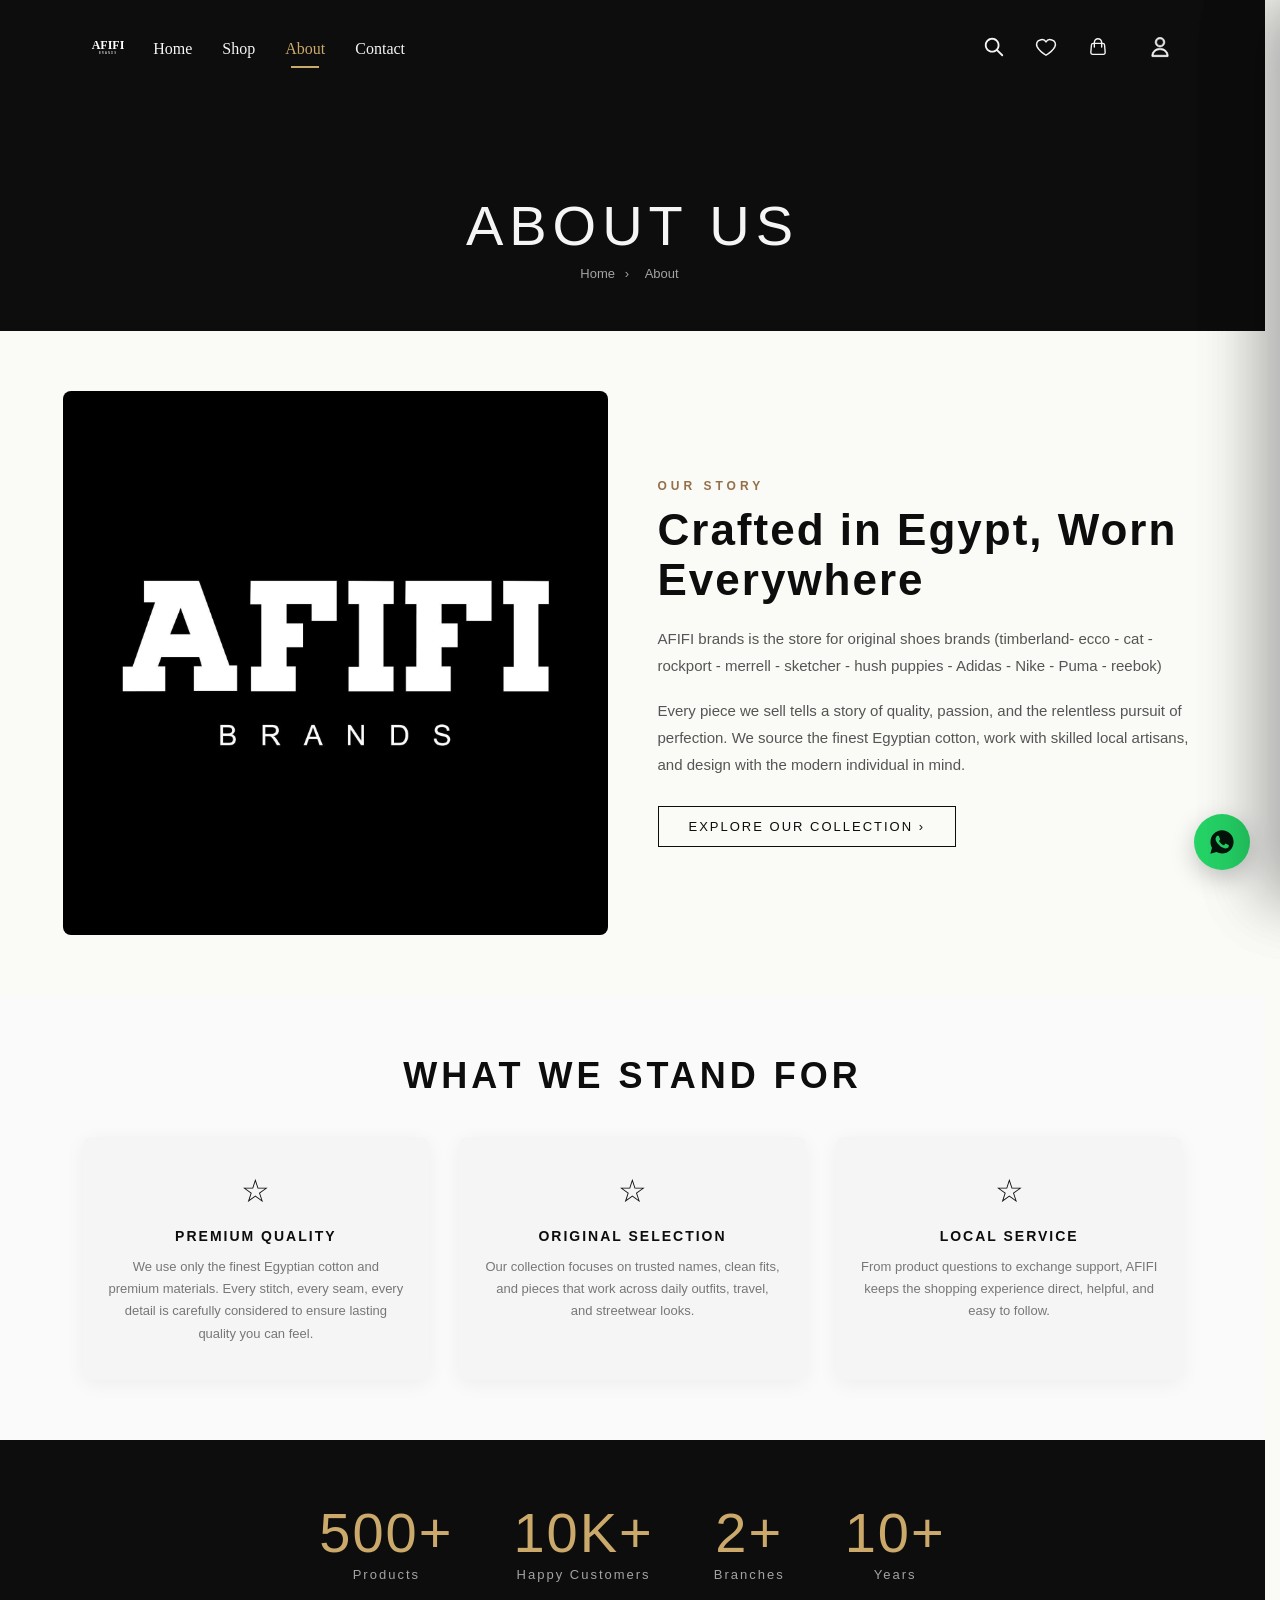
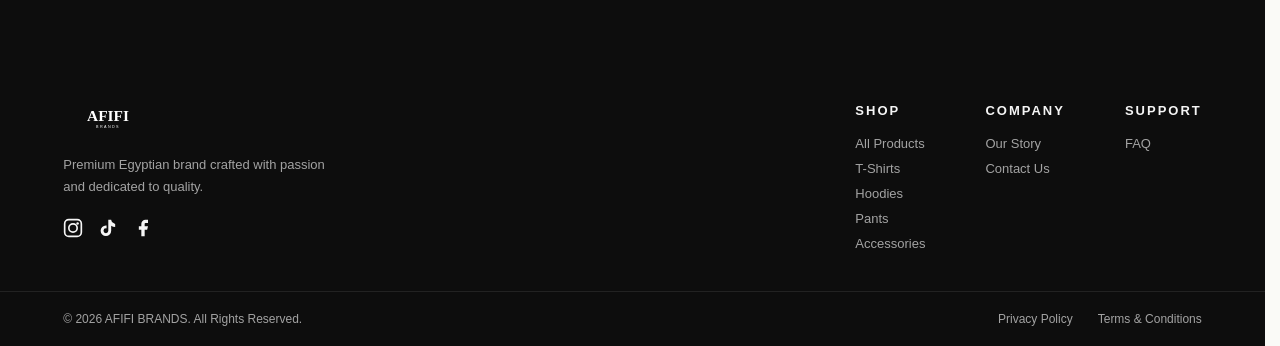
==== commit 28aa8c06: "Keep header UI usable when backend is offline" ====
--- a/about.html
+++ b/about.html
@@ -11,7 +11,7 @@
     <link rel="manifest" href="images/favicon/site.webmanifest">
     <meta name="theme-color" content="#0D0D0D">
     <link rel="preload" href="fonts/bebas-neue-latin.woff2" as="font" type="font/woff2" crossorigin>
-    <link rel="stylesheet" href="brand.css?v=1.40">
+    <link rel="stylesheet" href="brand.css?v=1.41">
     <title>AFIFI | ABOUT US</title>
     <meta name="description" content="Learn about AFIFI - a premium Egyptian clothing brand blending street style with quality craftsmanship.">
 </head>
@@ -161,7 +161,7 @@
   Example:
   <script>window.AFIFI_API_BASE_URL = 'https://api.yourdomain.com/api';</script>
 -->
-<script src="brand.js?v=1.33"></script>
+<script src="brand.js?v=1.34"></script>
 
 </body>
 </html>
--- a/brand.css
+++ b/brand.css
@@ -2421,14 +2421,82 @@
     letter-spacing: 2px;
 }
 
-.cart-merge-warning {
+.cart-merge-warning,
+.cart-drawer-notice,
+.wishlist-merge-warning,
+.wishlist-drawer-notice {
     margin: 0;
-    padding: 12px 16px;
-    font-size: 0.82rem;
-    line-height: 1.45;
-    color: #6b4a12;
-    background: #fff7e8;
-    border-bottom: 1px solid #f0dfc0;
+    padding: 18px 20px;
+    font-family: var(--font-body), sans-serif;
+    font-size: 13px;
+    line-height: 1.55;
+    color: #4a4a4a;
+    background: var(--paper);
+    border-bottom: 1px solid var(--line);
+    border-left: 3px solid var(--gold-text);
+    display: flex;
+    flex-direction: column;
+    align-items: stretch;
+    gap: 14px;
+    flex-shrink: 0;
+}
+
+.cart-panel .cart-merge-warning .account-retry-btn,
+.cart-panel .cart-drawer-notice .account-retry-btn,
+.cart-panel .cart-drawer-retry,
+.wishlist-panel .wishlist-merge-warning .account-retry-btn,
+.wishlist-panel .wishlist-drawer-notice .account-retry-btn,
+.wishlist-panel .wishlist-drawer-retry {
+    margin: 0;
+    align-self: stretch;
+    width: 100%;
+    box-sizing: border-box;
+    font-family: var(--font-accent), sans-serif;
+    font-size: 11px;
+    font-weight: 600;
+    letter-spacing: 2px;
+    text-transform: uppercase;
+    padding: 12px 18px;
+    border: 1px solid var(--line);
+    border-radius: var(--radius);
+    background: #fff;
+    color: var(--black);
+    cursor: pointer;
+    transition: background 0.25s ease, border-color 0.25s ease, color 0.25s ease, box-shadow 0.25s ease;
+}
+
+.cart-panel .cart-merge-warning .account-retry-btn:hover,
+.cart-panel .cart-drawer-notice .account-retry-btn:hover,
+.cart-panel .cart-drawer-retry:hover,
+.wishlist-panel .wishlist-merge-warning .account-retry-btn:hover,
+.wishlist-panel .wishlist-drawer-notice .account-retry-btn:hover,
+.wishlist-panel .wishlist-drawer-retry:hover {
+    background: var(--black);
+    border-color: var(--black);
+    color: var(--white);
+}
+
+.cart-panel .cart-merge-warning .account-retry-btn:focus-visible,
+.cart-panel .cart-drawer-notice .account-retry-btn:focus-visible,
+.cart-panel .cart-drawer-retry:focus-visible,
+.wishlist-panel .wishlist-merge-warning .account-retry-btn:focus-visible,
+.wishlist-panel .wishlist-drawer-notice .account-retry-btn:focus-visible,
+.wishlist-panel .wishlist-drawer-retry:focus-visible {
+    outline: 2px solid var(--gold);
+    outline-offset: 2px;
+}
+
+@media (min-width: 769px) {
+    .cart-panel .cart-merge-warning .account-retry-btn,
+    .cart-panel .cart-drawer-notice .account-retry-btn,
+    .cart-panel .cart-drawer-retry,
+    .wishlist-panel .wishlist-merge-warning .account-retry-btn,
+    .wishlist-panel .wishlist-drawer-notice .account-retry-btn,
+    .wishlist-panel .wishlist-drawer-retry {
+        align-self: flex-start;
+        width: auto;
+        min-width: 132px;
+    }
 }
 
 .cart-close {
@@ -2679,16 +2747,6 @@
     font-family: var(--font-accent), sans-serif;
     font-size: 14px;
     letter-spacing: 2px;
-}
-
-.wishlist-merge-warning {
-    margin: 0;
-    padding: 12px 16px;
-    font-size: 0.82rem;
-    line-height: 1.45;
-    color: #6b4a12;
-    background: #fff7e8;
-    border-bottom: 1px solid #f0dfc0;
 }
 
 .wishlist-close {
@@ -3647,6 +3705,35 @@
     display: none !important;
 }
 
+.account-session-notice {
+    margin: 4px 12px 10px;
+    padding: 12px 14px;
+    font-family: var(--font-body), sans-serif;
+    font-size: 12px;
+    line-height: 1.5;
+    color: #5a5a5a;
+    background: var(--paper);
+    border: 1px solid var(--line);
+    border-left: 3px solid var(--gold-text);
+    border-radius: 6px;
+    box-shadow: none;
+    display: block;
+}
+
+.account-menu .account-session-notice,
+.account-sheet-actions .account-session-notice {
+    align-items: unset;
+    gap: unset;
+    flex-shrink: unset;
+    border-bottom: 1px solid var(--line);
+}
+
+.account-sheet-actions .account-session-notice {
+    margin: 0 20px 12px;
+    padding: 14px 16px;
+    font-size: 13px;
+}
+
 .account-menu-item {
     padding: 10px 18px;
     font-family: var(--font-body), sans-serif;
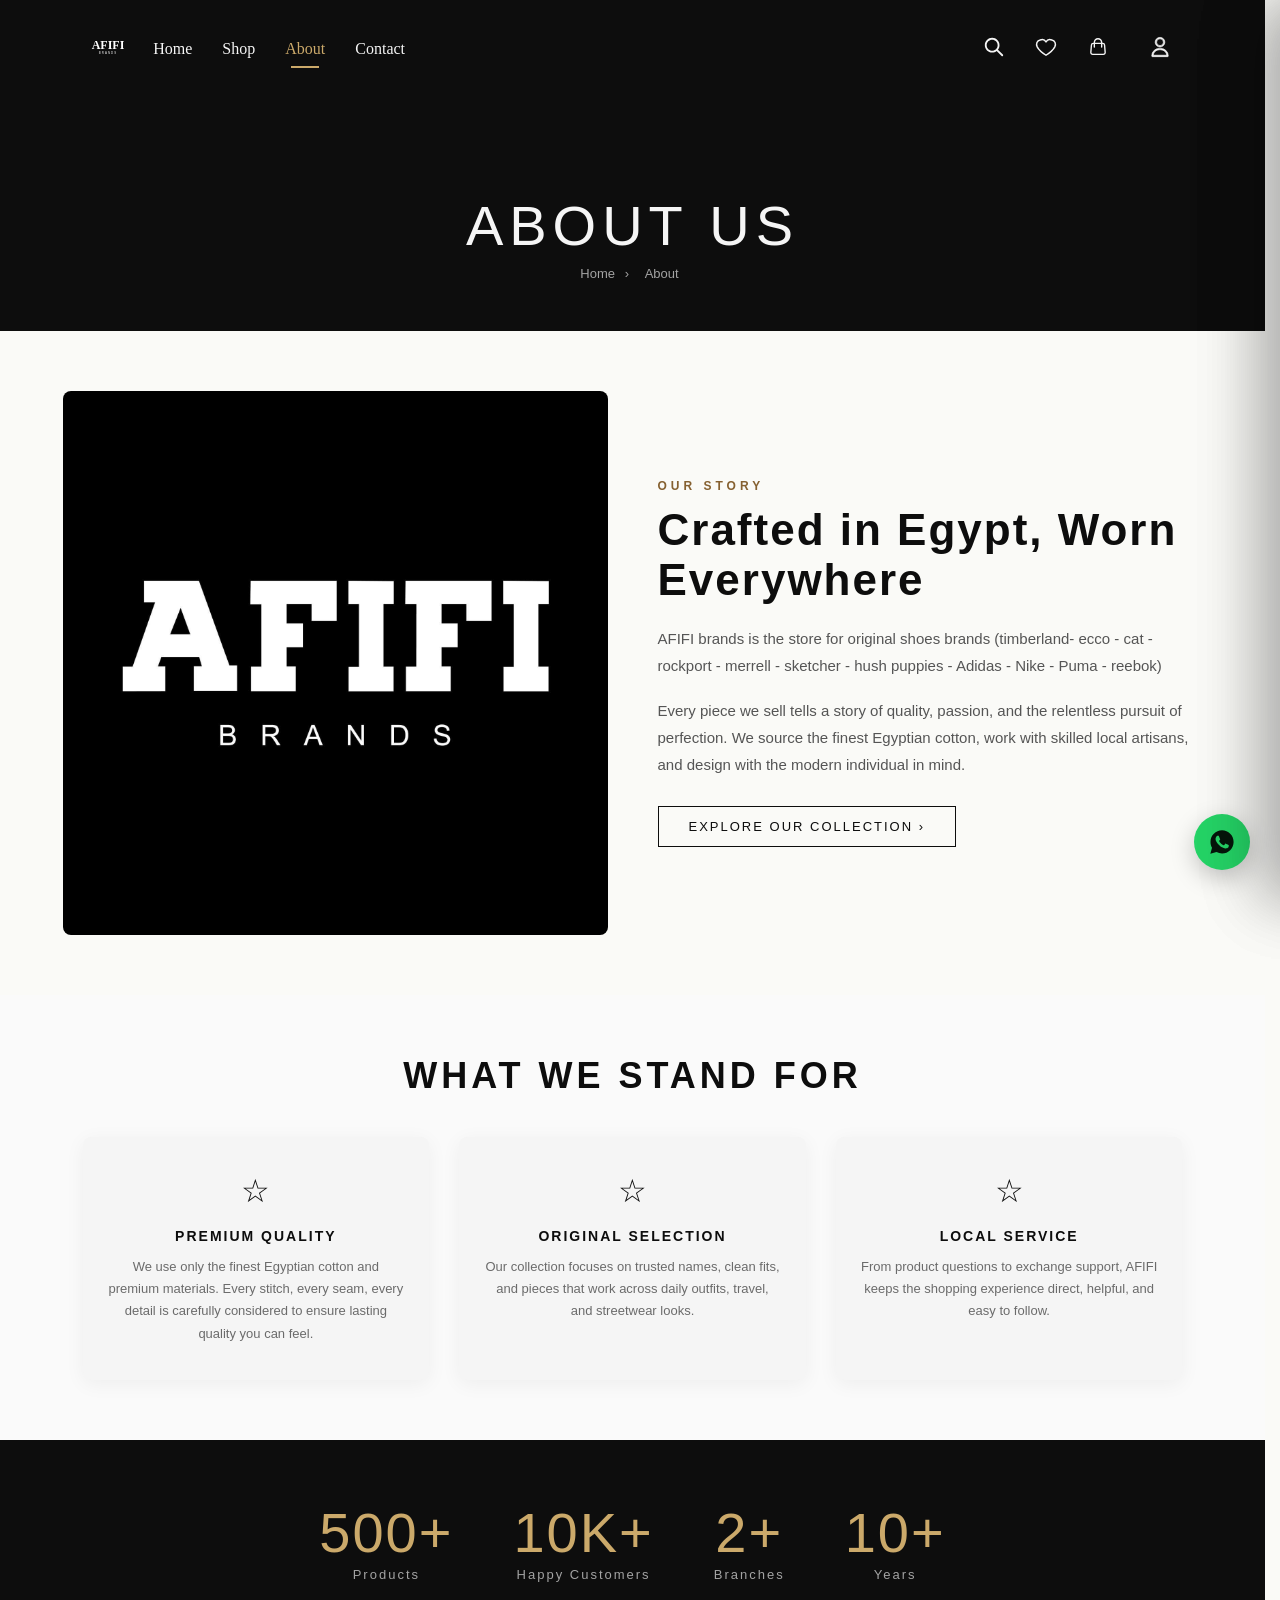
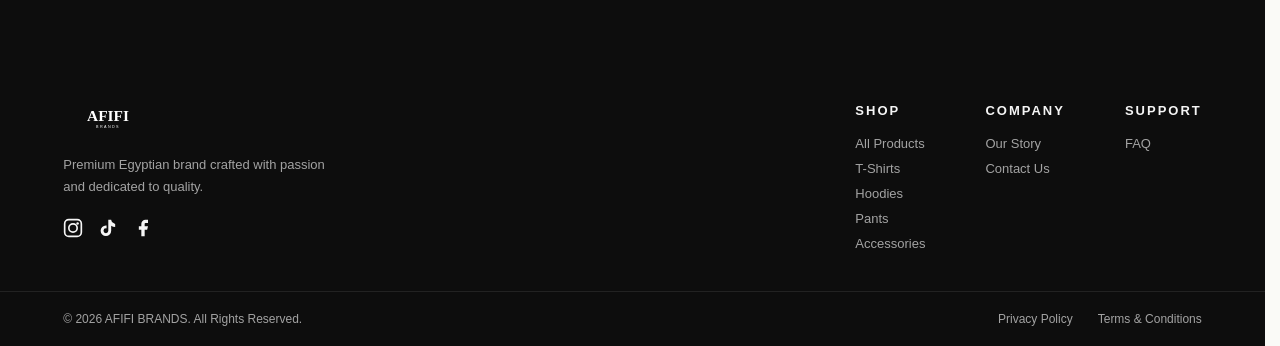
==== commit caa0db13: "Reach 100 accessibility on storefront pages" ====
--- a/about.html
+++ b/about.html
@@ -11,7 +11,7 @@
     <link rel="manifest" href="images/favicon/site.webmanifest">
     <meta name="theme-color" content="#0D0D0D">
     <link rel="preload" href="fonts/bebas-neue-latin.woff2" as="font" type="font/woff2" crossorigin>
-    <link rel="stylesheet" href="brand.css?v=1.41">
+    <link rel="stylesheet" href="brand.css?v=1.45">
     <title>AFIFI | ABOUT US</title>
     <meta name="description" content="Learn about AFIFI - a premium Egyptian clothing brand blending street style with quality craftsmanship.">
 </head>
@@ -140,11 +140,11 @@
             </div>
         </div>
         <div class="footer-links">
-            <div class="footer-col"><h3>SHOP</h3><a href="shop.html">All Products</a><a href="#">T-Shirts</a><a
+            <div class="footer-col"><p class="footer-col-title">SHOP</p><a href="shop.html">All Products</a><a href="#">T-Shirts</a><a
                     href="#">Hoodies</a><a href="#">Pants</a><a href="#">Accessories</a></div>
-            <div class="footer-col"><h3>COMPANY</h3><a href="about.html">Our
+            <div class="footer-col"><p class="footer-col-title">COMPANY</p><a href="about.html">Our
                 Story</a><a href="contact.html">Contact Us</a></div>
-            <div class="footer-col"><h3>SUPPORT</h3><a href="support.html">FAQ</a></div>
+            <div class="footer-col"><p class="footer-col-title">SUPPORT</p><a href="support.html">FAQ</a></div>
         </div>
     </div>
     <div class="footer-bottom">
@@ -161,7 +161,7 @@
   Example:
   <script>window.AFIFI_API_BASE_URL = 'https://api.yourdomain.com/api';</script>
 -->
-<script src="brand.js?v=1.34"></script>
+<script src="brand.js?v=1.35"></script>
 
 </body>
 </html>
--- a/brand.css
+++ b/brand.css
@@ -85,7 +85,7 @@
 :root {
     --black: #0D0D0D;
     --gold: #CBA96A;
-    --gold-text: #94704A;
+    --gold-text: #856030;
     --grey: #A3A3A3;
     --white : #F5F5F5;
     --paper: #FAFAF7;
@@ -466,7 +466,7 @@
     display: block;
     font-family: var(--font-heading), sans-serif;
     font-size: 28px;
-    color: var(--gold);
+    color: var(--gold-text);
     margin-bottom: 8px;
 }
 
@@ -938,7 +938,7 @@
     padding: 12px 4px;
 }
 
-.product-info h4 {
+.product-info h3 {
     font-family: var(--font-accent), sans-serif;
     font-size: 13px;
     font-weight: 600;
@@ -947,13 +947,13 @@
     color: var(--black);
 }
 
-.product-info h4 a {
+.product-info h3 a {
     color: inherit;
     text-decoration: none;
     transition: color 0.3s ease;
 }
 
-.product-info h4 a:hover {
+.product-info h3 a:hover {
     color: var(--gold);
 }
 
@@ -1211,7 +1211,7 @@
     max-width: 340px;
 }
 
-.footer-newsletter h3 {
+.footer-newsletter .footer-col-title {
     font-family: var(--font-accent), sans-serif;
     font-size: 13px;
     font-weight: 700;
@@ -1299,7 +1299,7 @@
     gap: 10px;
 }
 
-.footer-col h3 {
+.footer-col .footer-col-title {
     font-family: var(--font-accent), sans-serif;
     font-size: 13px;
     font-weight: 700;
@@ -1477,7 +1477,7 @@
 
 .filter-btn:hover,
 .filter-btn.active {
-    color: var(--gold);
+    color: var(--gold-text);
     font-weight: 500;
 }
 
@@ -2138,7 +2138,7 @@
 
 .tab-btn {
     padding: 18px 30px; background: none; border: none; border-bottom: 2px solid transparent;
-    font-family: var(--font-accent), sans-serif; font-size: 13px; letter-spacing: 2px; cursor: pointer; color: #999; transition: all 0.3s ease;
+    font-family: var(--font-accent), sans-serif; font-size: 13px; letter-spacing: 2px; cursor: pointer; color: #6B6B6B; transition: all 0.3s ease;
 }
 .tab-btn:hover, .tab-btn.active { color: var(--black); border-bottom-color: var(--gold); }
 
@@ -2200,7 +2200,7 @@
 .value-card:hover { transform: translateY(-5px); }
 .value-icon { font-size: 32px; margin-bottom: 18px; }
 .value-card h3 { font-family: var(--font-accent), sans-serif; font-size: 14px; letter-spacing: 2px; margin: 0 0 12px 0; color: var(--black); }
-.value-card p { font-family: var(--font-body), sans-serif; font-size: 13px; line-height: 1.7; color: #777; margin: 0; }
+.value-card p { font-family: var(--font-body), sans-serif; font-size: 13px; line-height: 1.7; color: #6B6B6B; margin: 0; }
 
 .stats-section { display: flex; justify-content: center; gap: 60px; padding: var(--padding-section) var(--padding-page); background: var(--black); flex-wrap: wrap; }
 .stat-item { text-align: center; }
@@ -2414,7 +2414,7 @@
     justify-content: space-between;
 }
 
-.cart-header h3 {
+.cart-header .drawer-title {
     margin: 0;
     font-family: var(--font-accent), sans-serif;
     font-size: 14px;
@@ -2504,7 +2504,7 @@
     background: none;
     font-size: 24px;
     cursor: pointer;
-    color: #999;
+    color: #6B6B6B;
     padding: 4px;
     line-height: 1;
     transition: color 0.25s ease;
@@ -2742,7 +2742,7 @@
     justify-content: space-between;
 }
 
-.wishlist-header h3 {
+.wishlist-header .drawer-title {
     margin: 0;
     font-family: var(--font-accent), sans-serif;
     font-size: 14px;
@@ -2754,7 +2754,7 @@
     background: none;
     font-size: 24px;
     cursor: pointer;
-    color: #999;
+    color: #6B6B6B;
     padding: 4px;
     line-height: 1;
     transition: color 0.25s ease;
@@ -3276,6 +3276,7 @@
     .filter-btn.active {
         border-color: var(--gold);
         background: rgba(203, 169, 106, 0.12);
+        color: var(--gold-text);
     }
 
     .shop-search-input,
@@ -3403,7 +3404,7 @@
     .thumbnails { gap: 6px; }
     .thumb { width: 60px; height: 60px; }
 
-    .carousel-track .product-info h4 {
+    .carousel-track .product-info h3 {
         font-size: 11px;
         line-height: 1.35;
         min-height: 30px;
@@ -3543,7 +3544,7 @@
     background: none;
     font-size: 22px;
     line-height: 1;
-    color: #999;
+    color: #6B6B6B;
     cursor: pointer;
     border-radius: 6px;
     transition: color 0.25s ease, background 0.25s ease;
@@ -3582,9 +3583,14 @@
     font-size: 13px;
     font-weight: 700;
     letter-spacing: 1.5px;
-    color: #999;
+    color: #6B6B6B;
     cursor: pointer;
     transition: color 0.25s ease, border-color 0.25s ease;
+}
+
+.auth-tab:hover:not(.active),
+.auth-tab:focus-visible:not(.active) {
+    color: var(--black);
 }
 
 .auth-tab.active {
@@ -3932,7 +3938,7 @@
 .account-intro p {
     font-family: var(--font-body), sans-serif;
     font-size: 14px;
-    color: #777;
+    color: #6B6B6B;
     margin: 0;
     line-height: 1.6;
 }
@@ -3979,14 +3985,30 @@
     cursor: pointer;
     background: transparent;
     font-family: var(--font-accent), sans-serif;
+    transition: background 0.25s ease, border-color 0.25s ease, color 0.25s ease;
+}
+
+.account-actions .story-btn:hover,
+.account-actions .story-btn:focus-visible,
+.account-actions .story-btn:active {
+    background: var(--black);
+    border-color: var(--black);
+    color: var(--white);
+}
+
+.account-actions .story-btn:focus-visible {
+    outline: 2px solid var(--gold);
+    outline-offset: 2px;
 }
 
 .account-btn-secondary {
-    border-color: #ccc;
-    color: #555;
-}
-
-.account-btn-secondary:hover {
+    border-color: var(--line);
+    color: var(--black);
+}
+
+.account-actions .account-btn-secondary:hover,
+.account-actions .account-btn-secondary:focus-visible,
+.account-actions .account-btn-secondary:active {
     background: var(--black);
     border-color: var(--black);
     color: var(--white);
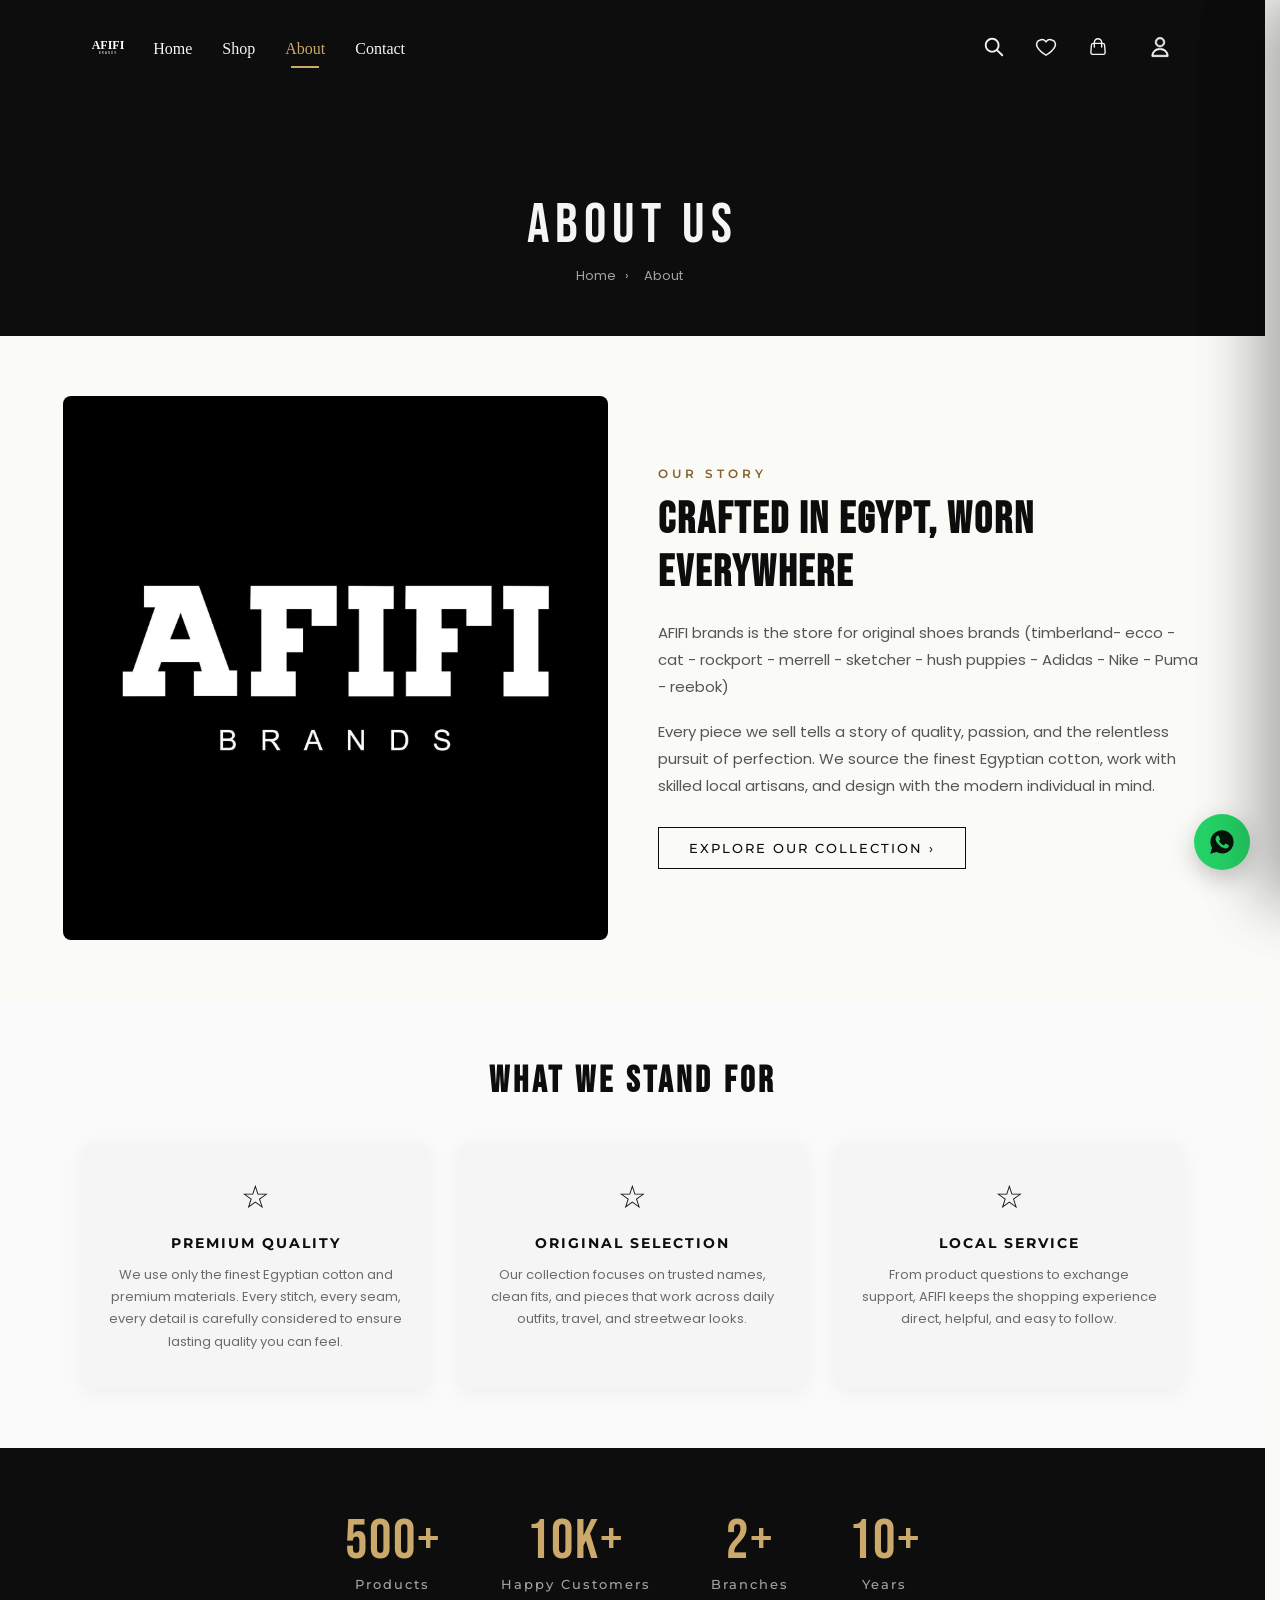
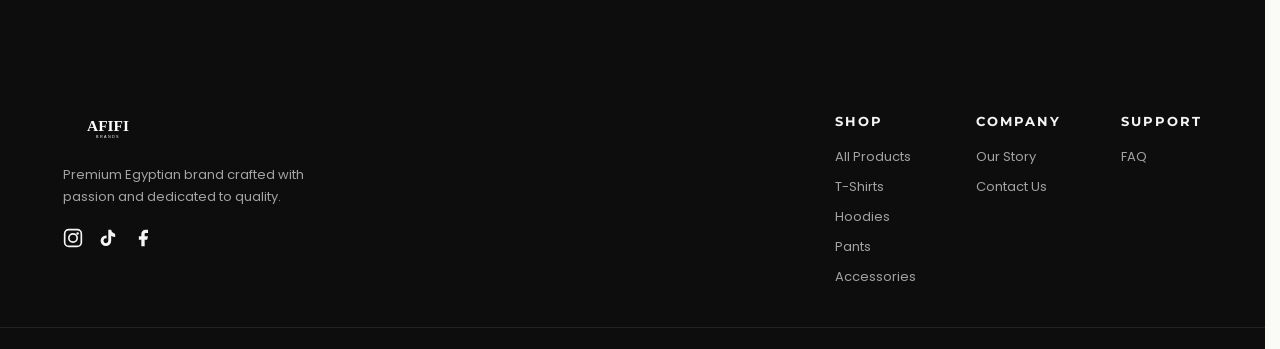
==== commit 6b53ebfe: "Optimize storefront API requests and product image fallback" ====
--- a/about.html
+++ b/about.html
@@ -11,7 +11,7 @@
     <link rel="manifest" href="images/favicon/site.webmanifest">
     <meta name="theme-color" content="#0D0D0D">
     <link rel="preload" href="fonts/bebas-neue-latin.woff2" as="font" type="font/woff2" crossorigin>
-    <link rel="stylesheet" href="brand.css?v=1.45">
+    <link rel="stylesheet" href="brand.css?v=1.46">
     <title>AFIFI | ABOUT US</title>
     <meta name="description" content="Learn about AFIFI - a premium Egyptian clothing brand blending street style with quality craftsmanship.">
 </head>
@@ -161,7 +161,7 @@
   Example:
   <script>window.AFIFI_API_BASE_URL = 'https://api.yourdomain.com/api';</script>
 -->
-<script src="brand.js?v=1.35"></script>
+<script src="brand.js?v=1.38"></script>
 
 </body>
 </html>
--- a/brand.css
+++ b/brand.css
@@ -381,16 +381,6 @@
     color: var(--white);
     text-transform: uppercase;
     min-block-size: clamp(14px, 2vw, 20px);
-}
-
-.hero-kicker {
-    display: inline-flex;
-    margin-bottom: 14px;
-    font-family: var(--font-accent), sans-serif;
-    font-size: 12px;
-    letter-spacing: 3px;
-    text-transform: uppercase;
-    color: var(--gold);
 }
 
 .hero-actions {
@@ -758,63 +748,6 @@
     pointer-events: none;
 }
 
-/* Homepage product skeletons — shared New Arrivals grid + Best Sellers carousel */
-.new-arrivals .shop-skeleton-card {
-    display: flex;
-    flex-direction: column;
-    gap: 0;
-    min-width: 0;
-    width: 100%;
-    box-sizing: border-box;
-}
-
-.best-sellers .shop-skeleton-card {
-    display: flex;
-    flex-direction: column;
-    gap: 0;
-    min-width: 0;
-    box-sizing: border-box;
-}
-
-.new-arrivals .shop-skeleton-img,
-.best-sellers .shop-skeleton-img {
-    width: 100%;
-    aspect-ratio: 3 / 4;
-    border-radius: var(--radius);
-    border: 1px solid var(--line);
-    box-sizing: border-box;
-    background: linear-gradient(90deg, #ece8e1 25%, #f6f3ee 50%, #ece8e1 75%);
-    background-color: #f6f3ee;
-    background-size: 200% 100%;
-    animation: product-skeleton-shimmer 1.4s ease-in-out infinite;
-}
-
-.new-arrivals .shop-skeleton-line,
-.best-sellers .shop-skeleton-line {
-    margin: 12px 4px 0;
-    height: 13px;
-    width: 72%;
-    border-radius: 4px;
-    background: linear-gradient(90deg, #ece8e1 25%, #f6f3ee 50%, #ece8e1 75%);
-    background-size: 200% 100%;
-    animation: product-skeleton-shimmer 1.4s ease-in-out infinite;
-}
-
-.new-arrivals .shop-skeleton-line.short,
-.best-sellers .shop-skeleton-line.short {
-    margin-top: 6px;
-    width: 42%;
-    height: 13px;
-}
-
-.carousel-track .shop-skeleton-card {
-    flex: 0 0 180px;
-    width: 180px;
-    min-width: 180px;
-    flex-shrink: 0;
-    scroll-snap-align: start;
-}
-
 .product-card {
     cursor: pointer;
     min-width: 0;
@@ -1124,15 +1057,6 @@
 .best-sellers .carousel-wrapper:has(.carousel-track.is-loading) .carousel-arrow {
     visibility: hidden;
     pointer-events: none;
-}
-
-@media (min-width: 769px) {
-    .best-sellers .carousel-track.is-loading > .shop-skeleton-card {
-        flex: 0 0 180px;
-        width: 180px;
-        min-width: 180px;
-        max-width: 180px;
-    }
 }
 
 .carousel-track {
@@ -3181,14 +3105,6 @@
         scroll-snap-align: none;
     }
 
-    .carousel-track .shop-skeleton-card {
-        flex: unset;
-        width: 100%;
-        min-width: 0;
-        max-width: none;
-        scroll-snap-align: none;
-    }
-
     .carousel-track .home-products-empty,
     .carousel-track .home-products-error {
         grid-column: 1 / -1;
@@ -3408,14 +3324,6 @@
         font-size: 11px;
         line-height: 1.35;
         min-height: 30px;
-    }
-
-    .carousel-track .shop-skeleton-line {
-        height: 11px;
-    }
-
-    .carousel-track .shop-skeleton-line.short {
-        height: 11px;
     }
 
     .carousel-track .product-info p {
